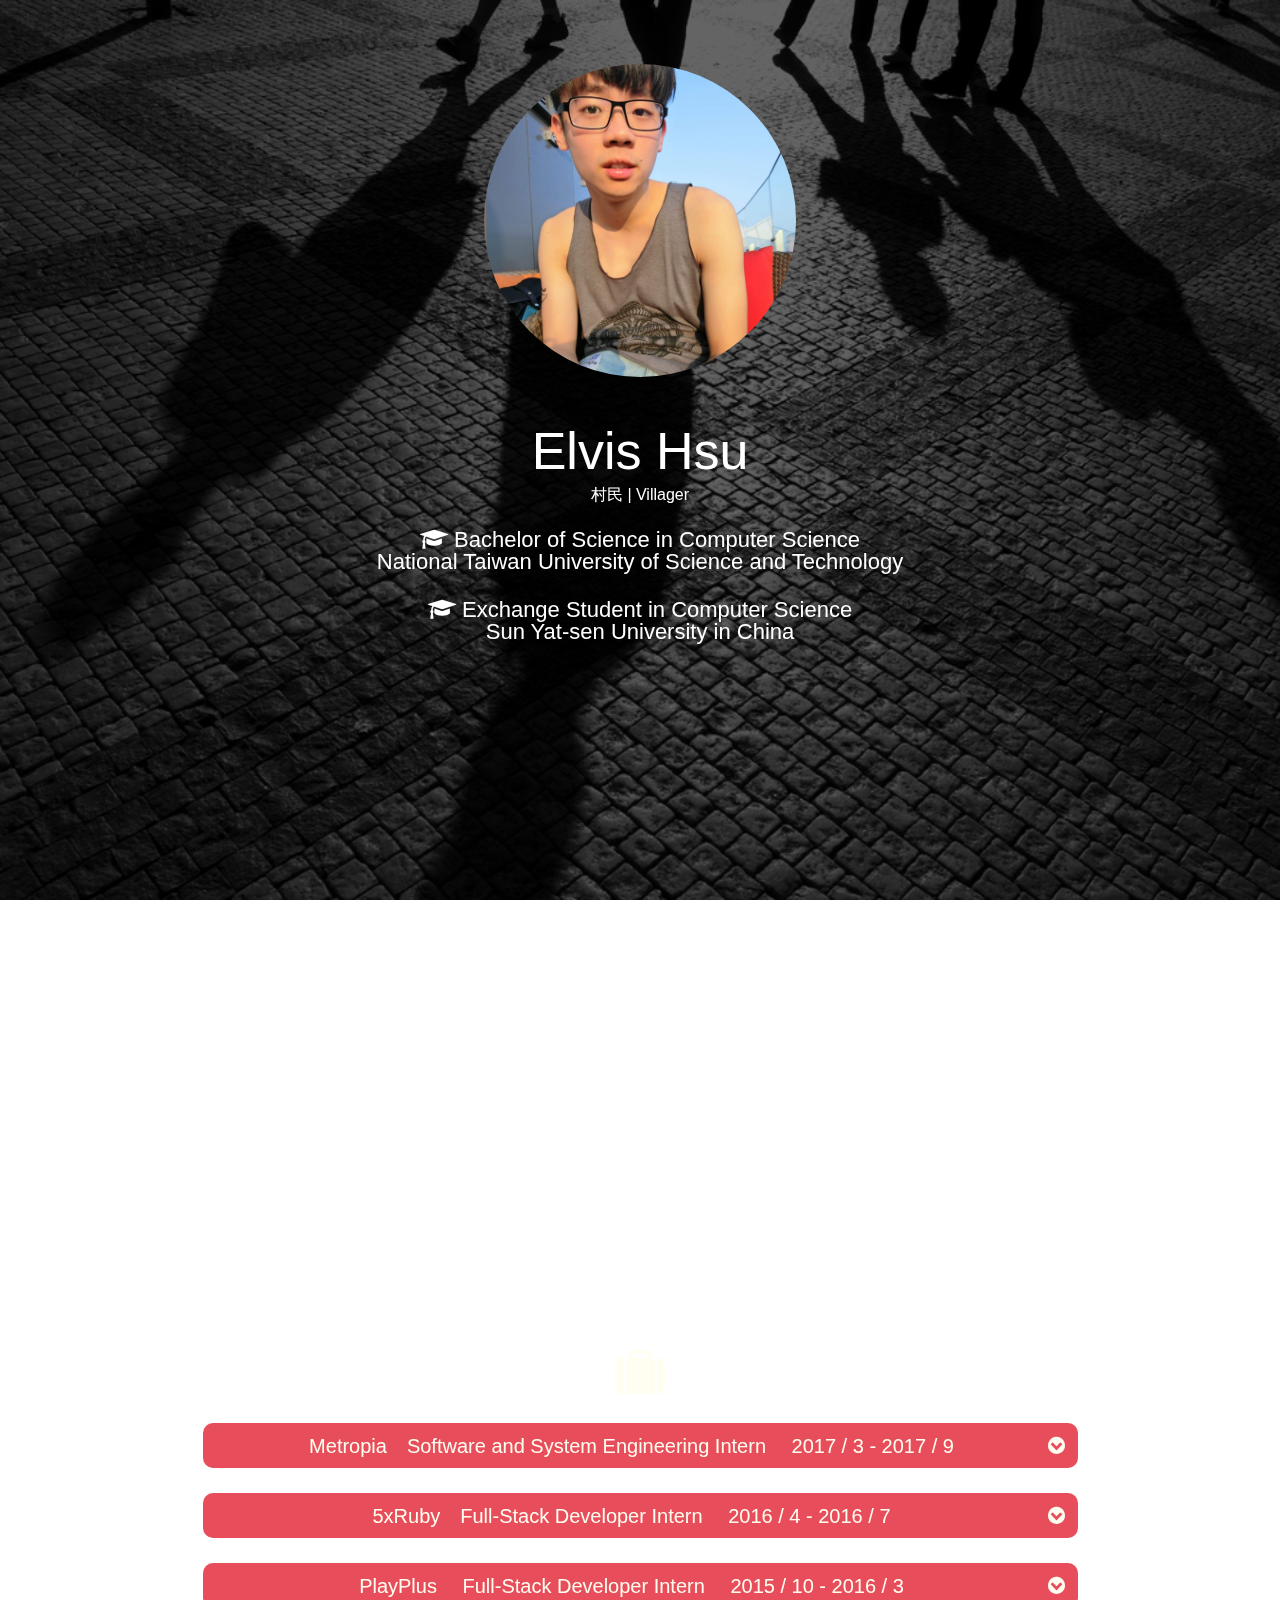
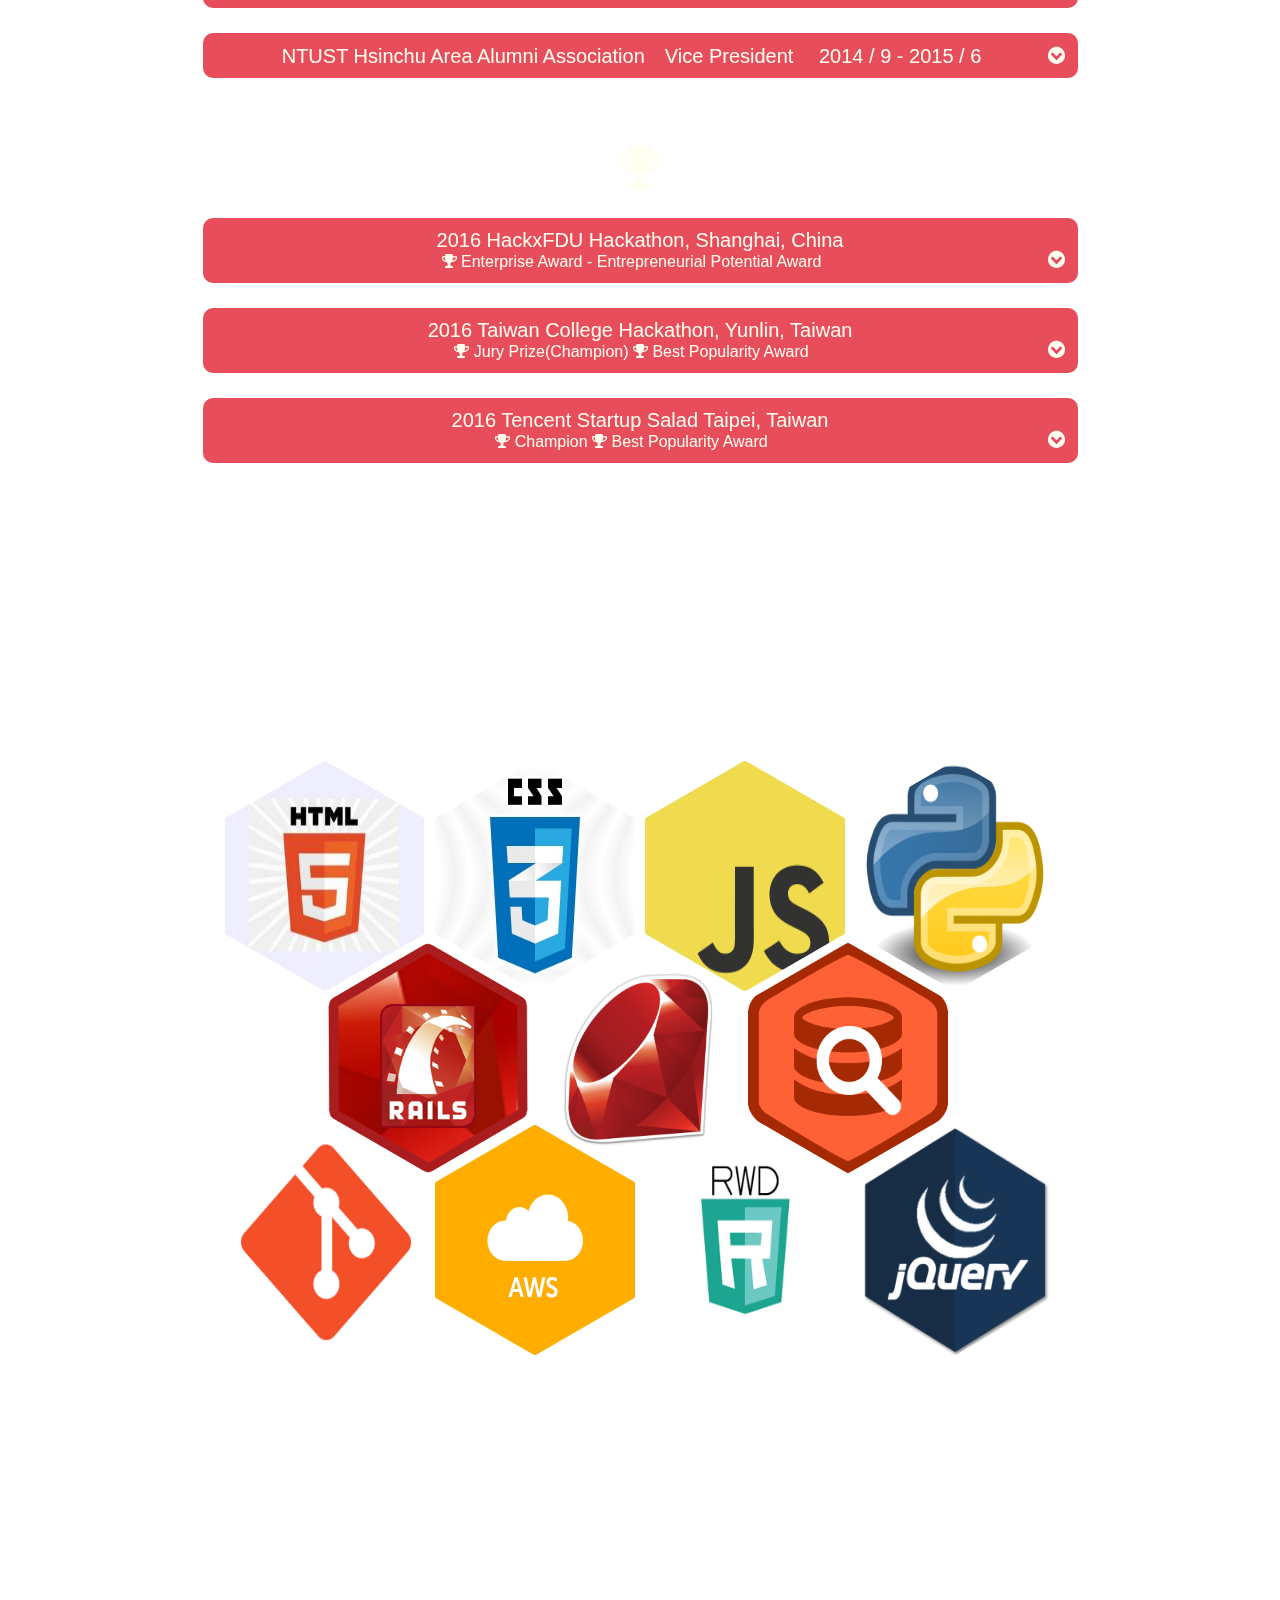
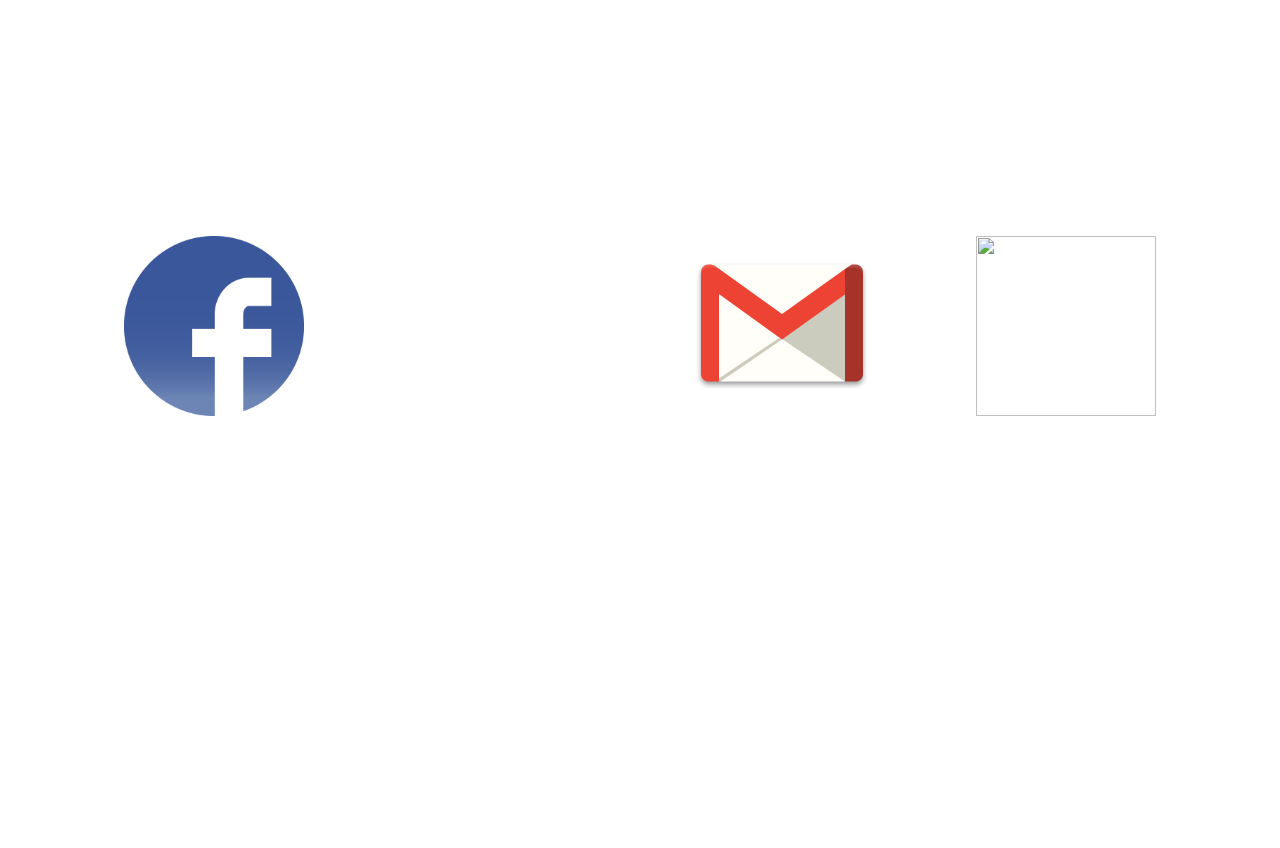
==== en.html @ 56469391 "modify word and code" ====
<!DOCTYPE html>
<html>
<head>
  <meta charset="UTF-8">
  <meta name="viewport" content="width=device-width, initial-scale=1.0">
  <title>Villager Profile Page</title>
  <link rel="stylesheet" href="https://maxcdn.bootstrapcdn.com/bootstrap/3.3.7/css/bootstrap.min.css" integrity="sha384-BVYiiSIFeK1dGmJRAkycuHAHRg32OmUcww7on3RYdg4Va+PmSTsz/K68vbdEjh4u" crossorigin="anonymous">
  <link rel="stylesheet" href="public/font-awesome/css/font-awesome.min.css">
  <link href="stylesheets/main.css" rel="stylesheet" type="text/css" />
  <link href="stylesheets/phone_main.css" rel="stylesheet" type="text/css" />
  <link href="stylesheets/hex.css" rel="stylesheet" type="text/css" />
  <script src="javascripts/jquery-3.1.1.min.js"></script>
  <script src="javascripts/main.js"></script>
  

</head>
<body>
  <div class="back_pic"></div>
  <div class="shadow"></div>
  <div class="basic_info">
    <div class="head_photo col-md-12 col-xs-12">
      <p class="photo"><img src="public/assets/images/villager_2017.jpg" class="img-circle img_size"></p>
    </div>
    <div class="infos col-md-12 col-xs-12">
      <p class="name">Elvis Hsu</p>
      <p class="nick_name">村民 | Villager</p>
      <p class="education"><i class="fa fa-graduation-cap" aria-hidden="true"></i> Bachelor of Science in Computer Science <br> National Taiwan University of Science and Technology</p>
      <p class="education"><i class="fa fa-graduation-cap" aria-hidden="true"></i> Exchange Student in Computer Science <br> Sun Yat-sen University in China</p>
    </div>
  </div>
  <div class="experiences" id="experiences">
    <div class="infos col-md-12 col-xs-12">
      <p class="exp_icon"><i class="fa fa-suitcase" aria-hidden="true"></i></p>
      <div class="exp_drop" data-drop-no="drop_11">
        <p class="exp_info en_title_word" >Metropia&emsp;Software and System Engineering Intern&emsp;<br class="br_line"> 2017 / 3 - 2017 / 9   
        <i class="fa fa-chevron-circle-down drop_icon" style="float:right;"></i>
        </p>
      </div>
      <p class="drop_info en_drop_info" id="drop_11" style="line-height: 1.4em">
      Metropia is a Startup company want to promote a new way of solving the urban traffic congestion problem, and have more than 900 daily active user in America.
      <br>
      I remotely cooperate with teams in America, we use agile development process on our product developing, therefore, I got valuable experience in running scrum.
      <br>
      <br>
      As a Software and System Engineering Intern in Metropia, I am in charge of
      <br>
      - Assist in QA/QC of our product and make more than 80% test coverage of new features
      <br>
      - Build and maintain back-end system, and provide better solutions for back-end refactor
      </p>

      <div class="exp_drop" data-drop-no="drop_1">
        <p class="exp_info en_title_word">5xRuby&emsp;Full-Stack Developer Intern&emsp;<br class="br_line"> 2016 / 4 - 2016 / 7   
        <i class="fa fa-chevron-circle-down drop_icon" style="float:right;"></i>
        </p>
      </div>
      <p class="drop_info en_drop_info" id="drop_1" style="line-height: 1.4em">
      5xRuby is a company full of Ruby lover, and organized a lot of Ruby programmer community in Taiwan. 5xRuby support case outsourcing, courses teaching, technical consulting and Ruby community holding.
      <br>
      <br>
      As a web Developer Internship in 5xRuby, I am in charge of
      <br>
      - Build both front-end and back-end of customer's product (Spottly)
      <br>
      - Remotely cooperate with customer's team in HongKong (we use Ruby and they use Go language at the same time)
      <br>
      - Provide better solution for customer's team and optimize the user experience
      </p>
      <div class="exp_drop" data-drop-no="drop_2">
        <p class="exp_info en_title_word">PlayPlus&emsp;      Full-Stack Developer Intern&emsp;<br class="br_line"> 2015 / 10 - 2016 / 3
        <i class="fa fa-chevron-circle-down drop_icon" style="float:right;"></i>
        </p>
      </div>
      <p class="drop_info en_drop_info" id="drop_2" style="line-height: 1.4em">PlayPlus is a company providing case outsourcing service, supporting for Web/APP design.
      <br>
      <br>
      As a web Developer Internship in PlayPlus, I am in charge of
      <br>
      - Analyze the users of the clients' products and design the product website from Scratch and tailored
      <br>
      - Build websites and systems for a number of companies, including front-end, back-end, third-party payment and server deployment.
      </p>
      <div class="exp_drop" data-drop-no="drop_3"> 
        <p class="exp_info en_title_word">NTUST Hsinchu Area Alumni Association&emsp;Vice President&emsp;<br class="br_line"> 2014 / 9 - 2015 / 6
        <i class="fa fa-chevron-circle-down drop_icon" style="float:right;"></i>
        </p>
      </div>
      <p class="drop_info en_drop_info" id="drop_3" style="line-height: 1.4em;">
        - Manage a team of 900 members and cooperate with ten association leaders, and is awarded as Excellent Student Association
        <br>
        - Design a merchandise pre-sell website to sell our hometown products (through data analysis of purchasing habits, we offered hot product bundles on School Anniversary and earned ten thousand NTD in one day)
      </p>
    </div>
    <div class="infos col-md-12 col-xs-12">
      <p class="exp_icon"><i class="fa fa-trophy"></i></p>
      <div class="exp_drop" data-drop-no="drop_10">
        <p class="prize_info en_title_word">2016 HackxFDU Hackathon, Shanghai, China<br><span class="prizes en_prize_word en_prize_word"><i class="fa fa-trophy" aria-hidden="true"></i> Enterprise Award - Entrepreneurial Potential Award</span>
        <i class="fa fa-chevron-circle-down drop_icon" style="float:right;"></i></p>
      </div>
      <p class="drop_info" id="drop_10" style="line-height: 1.3em">I participated Fudan University Hackathon in Shanghai in 2016, got the Enterprise Award and a chance to join innospring incubator.
      <br><br>
      We brainstorm and develop prototype in 36 hours , the product is base on LBS and combining "bury and dig stories" with social interaction.  Except the innovation model, the application of online-to-offline commerce was the main reason why we won the award.
      <br><br>
      I am responsible for the idea brainstorming, leadership team division and back-end development.
      <br><br>
      After the Hackathon, our team do many communication about business model and reconstruction with incubator.  Strategically, we decide to release our app with mini programs of WeChat, hoping to grow our initial users through the WeChat users.
      <br><br>
      Unfortunately, on December 21, 2016, Alipay's updated version release AR red envelopes game. The game is almost identical to the function of our product, facing such a big company, our team decide to give up the product and try to brainstorm other funny applications.
      <br><br>
      With this experience, I testify that my thinking direction about the market positioning of our product is pretty correct. I will continue thinking funny idea and build interesting application such like this product.
      </p>
      <div class="exp_drop" data-drop-no="drop_4">
        <p class="prize_info en_title_word">2016 Taiwan College Hackathon, Yunlin, Taiwan<br><span class="prizes en_prize_word"><i class="fa fa-trophy" aria-hidden="true"></i> Jury Prize(Champion) <i class="fa fa-trophy" aria-hidden="true"></i> Best
Popularity Award</span>
        <i class="fa fa-chevron-circle-down drop_icon" style="float:right;"></i></p>
      </div>
      <p class="drop_info" id="drop_4" style="line-height: 1.3em">
      The product combine the masses interaction with local agricultural culture elements and design an lighting rice(projection mapping) which allowed people to bend over and make a wish to the dark rice and then the rice will be lightened up and show their wishes.
      <br><br>
      I am responsible for the idea brainstorming, Webpage front-end design and back-end development.
      <br><br>
      The product was built completed, and as the Hackathon topic "Taiwan Lantern Festival in Yunlin", Yunlin County government gave us champion and contestants gave us Best popular award. But the product finally was not demonstrated on the Lantern Festival.
      </p>
      <div class="exp_drop" data-drop-no="drop_5">
        <p class="prize_info en_title_word">2016 Tencent Startup Salad Taipei, Taiwan<br><span class="prizes en_prize_word"><i class="fa fa-trophy" aria-hidden="true"></i> Champion  <i class="fa fa-trophy" aria-hidden="true"></i> Best Popularity Award</span>
        <i class="fa fa-chevron-circle-down drop_icon" style="float:right;"></i>
        </p>
      </div>
      <p class="drop_info" id="drop_5" style="line-height: 1.3em">
      We guys love jogging very much, therefore, we invent and design an interesting model to increase the fun of jogging and gaining the favor of judges and contestants. 
      <br><br>
      We brainstorm many interesting ideas and challenge ourself to check if the product has marketing demand or not, whether the idea could really be implemented. Finally, we develop a sports social app called SuperRunner in 52 hours.
      <br><br>
      I am responsible for the idea brainstorming, proposal writing and back-end development.
      <br><br>
      The product was almost completed during the hackathon.
      Unfortunately, after a number of iterations of our product, and many discussions with the entrepreneurial instructors, no profit cause we decide to give up the project.
      </p>
    </div>
  </div>
  <div class="skill_tree" id="skills">
    <div class="infos col-md-12 col-xs-12">
      <p class="skill_icon"><i class="fa fa-tree" aria-hidden="true"></i> Skill Tree</p>
      <div class="box">        
        <div class="lineF">            
          <div class="boxF">
            <div class="boxS">
              <div class="boxT" style="background-image: url('stylesheets/images/html.jpg');  background-repeat: no-repeat;
                background-size: 100% 100%;">
                <div class="overlay">  
                  <a href="#skills">HTML</a>
                </div>                    
              </div>                
            </div>            
          </div>            
          <div class="boxF">
            <div class="boxS">
              <div class="boxT" style="background-image: url('stylesheets/images/css_icon.jpg');  background-repeat: no-repeat;
                background-size: 100% 100%;">
                <div class="overlay three_word">
                  <a href="#skills">CSS</a>
                </div>                    
              </div>                
            </div>            
          </div>            
          <div class="boxF">
            <div class="boxS">
              <div class="boxT" style="background-image: url('stylesheets/images/js.png');  background-repeat: no-repeat;
                background-size: 100% 100%;"><div class="overlay js">
                  <a href="#skills">Javascript</a>
                </div>                    
              </div>                
            </div>            
          </div>
          <div class="boxF">
            <div class="boxS">
              <div class="boxT" style="background-image: url('stylesheets/images/python.jpg');  background-repeat: no-repeat;
                background-size: 100% 100%;">
                <div class="overlay three_word">
                  <a href="#skills">Python</a>
                </div>                    
              </div>                  
          </div>        
        </div>         
        <div class="lineS">            
          <div class="boxF">
            <div class="boxS">
              <div class="boxT" style="background-image: url('stylesheets/images/rails.png');  background-repeat: no-repeat;
                background-size: 100% 100%;">
                <div class="overlay">
                  <a href="#skills">Rails</a>    
                </div>                    
              </div>                
            </div>            
          </div>            
          <div class="boxF">
            <div class="boxS">
              <div class="boxT" style="background-image: url('stylesheets/images/ruby.png');  background-repeat: no-repeat;
                background-size: 95% 95%;"><div class="overlay">
                  <a href="#skills">Ruby</a>  
                </div>                    
              </div>                
            </div>            
          </div> 
          <div class="boxF">
            <div class="boxS">
              <div class="boxT" style="background-image: url('stylesheets/images/sql.png');  background-repeat: no-repeat;
                background-size: 100% 100%;">
                <div class="overlay three_word">
                  <a href="#skills">SQL</a>  
                </div>                    
              </div>                
            </div>            
          </div>        
        </div> 
        <div class="lineQ">            
          <div class="boxF">
            <div class="boxS">
              <div class="boxT" style="background-image: url('stylesheets/images/git.png');  background-repeat: no-repeat;
                background-size: 100% 100%;">
                <div class="overlay git">  
                  <a href="#skills">Git</a>
                </div>                    
              </div>                
            </div>            
          </div>            
          <div class="boxF">
            <div class="boxS">
              <div class="boxT" style="background-image: url('stylesheets/images/aws.png');  background-repeat: no-repeat;
                background-size: 100% 100%;">
                <div class="overlay last_line">
                  <a href="#skills">AWS</a>
                </div>                    
              </div>                
            </div>            
          </div>            
          <div class="boxF">
            <div class="boxS">
              <div class="boxT" style="background-image: url('stylesheets/images/rwd.jpg');  background-repeat: no-repeat;
                background-size: 100% 100%;">
                <div class="overlay last_line">
                  <a href="#skills">RWD</a>
                </div>                    
              </div>                
            </div>            
          </div>
          <div class="boxF">
            <div class="boxS">
              <div class="boxT" style="background-image: url('stylesheets/images/jquery.png');  background-repeat: no-repeat;
                  background-size: 100% 100%;">
                  <div class="overlay">
                    <a href="#skills">jQuery</a>
                  </div>                    
                </div>                
              </div>            
            </div>            
          </div>        
        </div>    
      </div>
    </div>
  </div>
  <!-- <div class="experiences">
    <div class="infos col-md-12 col-xs-12">
      <p class="collect_icon"><i class="fa fa-flag" aria-hidden="true"></i>  作品集
      </p>
      <div class="exp_drop" data-drop-no="drop_6">
        <p class="exp_info">蓋米guide
          <i class="fa fa-chevron-circle-down drop_icon" style="float:right;"></i>
        </p>
      </div>
      <p class="drop_info" id="drop_6">實習期間參與共同開發之案子，採用rails開發，負責權限區分、站內搜尋、付款、及商品上架功能等功能開發
          <br>
          <br>
          <a href="http://www.guidemee.com/zh-TW" target="_blank" style="text-align: center;display: block;">
            <img src="public/assets/images/links.png" alt="" width="22px">
          </a>
      </p>
      <div class="exp_drop" data-drop-no="drop_7">
        <p class="exp_info">聚點堂
          <i class="fa fa-chevron-circle-down drop_icon" style="float:right;"></i>
        </p>
      </div>
      <p class="drop_info" id="drop_7">實習期間參與共同開發之案子，負責金流串接部份
          <br>
          <br> 
          <a href="http://www.ciideas.com/" target="_blank" style="text-align: center;display: block;"> <img src="public/assets/images/links.png" alt="" width="22px">
          </a>
      </p>
      <div class="exp_drop" data-drop-no="drop_8">
        <p class="exp_info">植物工廠
        <i class="fa fa-chevron-circle-down drop_icon" style="float:right;"></i>
        </p>
      </div>
      <p class="drop_info" id="drop_8">實習期間獨立開發之案子，除前台切版還包含後台管理系統，看得到的都能自己修改，採用rails開發
          <br>
          <br> 
          <a href="http://www.fairhoster.com.tw/" target="_blank" style="text-align: center;display: block;"><img src="public/assets/images/links.png" alt="" width="22px"></a>
      </p>
      <div class="exp_drop" data-drop-no="drop_9">
        <p class="exp_info">台科竹塹週
        <i class="fa fa-chevron-circle-down drop_icon" style="float:right;"></i>
        </p>
      </div>
      <p class="drop_info" id="drop_9">社團於每年校慶皆有家鄉美食販售的活動，為求創新而建立的預購網站，也是我第一個親手建立的網站，採用rails開發，介面陽春但含有購物車功能
          <br>
          <br> 
          <a href="http://bamboo.villager.website/" target="_blank" style="text-align: center;display: block;"><img src="public/assets/images/links.png" alt="" width="22px"></a>
      </p>
    </div>
  </div> -->
  <div class="social">
    <div class="infos col-md-12 col-xs-12">
    <div class="social_icon">
      <a target="_blank" href="https://www.facebook.com/profile.php?id=100002349957840"><img src="stylesheets/images/facebook.png" class="social_icon_size"></a>
      <a target="_blank" href="https://github.com/elvis460"><img src="stylesheets/images/github.png" class="social_icon_size git_icon"></a>
      <a href="mailto:elvis4600@gmail.com"><img src="stylesheets/images/gmail.png" class="social_icon_size"></a>
      <a target="_blank" href="Resume_en.pdf"><img src="http://www.lifeatwefightanyclaim.com/images/headers/wfac-life-careers-cv-icon.png" class="social_icon_size"></a>
    </div>
    </div>
  </div>
</body>
</html>
---- stylesheets/main.css ----
@import url(https://fonts.googleapis.com/earlyaccess/notosanstc.css);


html, body{
	line-height: 1;
	min-height:100%;
	font-family: 'Noto Sans TC', sans-serif;

}

body{
	/*background-image: url('images/shadow.jpg');
	background-repeat: no-repeat;
	background-size: 100% 100%;*/
}
.lang-select{
	width: 100%;
	margin-top: 36vh;
}
.lang-btn{
	width: 70%;
	padding: 3%;
	border-radius: 0.5em;
	margin: auto;
	margin-top: 2%;
	text-align: center;
	font-size: 28px;
	background-color: rgb(232, 77, 91);
	color: rgb(255, 254, 240);
	transition: 0.8s;
	position: relative;
}
.lang-btn:hover{
	top:6px;
	box-shadow: 0px 1px 5px  rgba(0,0,0,.3);
}
.back_pic{
	background-image: url('images/shadow.jpg');
	background-repeat: no-repeat;
	background-size: 100% 100%;
	position: fixed;
	z-index:-5;
	top:0;
	left:0;
	width:100%;
	height:100%;
}
.shadow{
	background-color: rgba(0, 0, 0, 0.6);
	position: fixed;
	z-index:-4;
	top:0;
	left:0;
	width:100%;
	height:100%;
}
.basic_info{
	height: 100vh;
}
.head_photo{
	margin-top: 5%;
}
.photo{
	text-align: center;
}
.img_size{
	width: 25%;
	height: 25%;
}
.infos{
	margin-top: 3%;
}
.name{
	font-size: 52px;
	text-align: center;
	color: #fff;
}
.nick_name{
	font-size: 16px;
	text-align: center;
	color: #fff;
}
.education{
	margin-top: 2%;
	font-size: 22px;
	text-align: center;
	color: #fff;
}

.experiences{
	height: 100vh;
	margin-top: 30%;
}
.exp_icon{
	margin-top: 2%;
	color: rgb(255, 254, 240);
	text-align: center;
	font-size: 50px;
}
.exp_info{
	width: 70%;
	padding: 1%;
	border-radius: 0.5em;
	margin: auto;
	margin-top: 2%;
	text-align: center;
	font-size: 24px;
	background-color: rgb(232, 77, 91);
	color: rgb(255, 254, 240);
}
.br_line{
	display: none;
}
.drop_info{
	display: none;
	border-radius: 0 0 0.3em 0.3em;
	width: 68%;
	padding:26px 56px;
	margin: auto;
	word-wrap: break-word;
	background-color: #FFFCEC;
}
.prize_info{
	width: 70%;
	padding: 1%;
	border-radius: 0.5em;
	margin: auto;
	margin-top: 2%;
	text-align: center;
	font-size: 24px;
	background-color: rgb(232, 77, 91);
	color: rgb(255, 254, 240);
}
.prizes{
	font-size: 19px;
}
.skill_tree{
	height: 100vh;
	margin-top: 5%;
}
.skill_icon{
	text-align: center;
	color:white;
	font-size: 36px;
}
.collections{
	height: 100vh;
}
.collect_icon{
	text-align: center;
	font-size: 36px;
	color: #fff;
}
.social{
	height: 100vh;
}
.social_icon{
	margin-top: 20%;
	text-align: center;
}
.social_icon_size{
	width:180px;
	height:180px
}
.social_icon a{
	margin: 4%;
	transition: 0.4;
	position: relative;
	top:0;
}
.social_icon a:hover{
	top:-20px;
}
.en_title_word{
	font-size: 20px;
}
.en_drop_info{
	padding:26px 56px
}
.en_prize_word{
	font-size: 16px;
	word-wrap: break-word;

}
---- stylesheets/phone_main.css ----
@media screen and (max-width: 768px) {
	.basic_info{
		margin-top: 25%;
		height: 100vh;
	}
	.img_size{
		width: 45%;
		height: 45%;
	}

	.name{
		margin-top: 3%;
		font-size: 36px;
		text-align: center;
		color: #fff;
	}
	.nick_name{
		font-size: 10px;
		text-align: center;
		color: #fff;
	}
	.education{
		margin-top: 2%;
		font-size: 16px;
		text-align: center;
		color: #fff;
	}
	.experiences{
		margin-top: 20%;
	}
	.exp_icon{
		font-size: 35px;
	}
	.exp_info{
		width: 90%;
		word-wrap: break-word;
		padding: 2%;
		border-radius: 0.5em;
		margin: auto;
		margin-top: 2%;
		text-align: center;
		font-size: 18px;
		background-color: rgb(232, 77, 91);
		color: rgb(255, 254, 240);
	}
	.br_line{
		display: block;
	}
	.drop_icon{
		font-size: 6px;
	}
	.drop_info{
		display: none;
		border-radius: 0 0 0.3em 0.3em;
		width: 80%;
		padding: 3%;
		margin: auto;
		word-wrap: break-word;
		background-color: #FFFCEC;
	}
	.prize_info{
		width: 90%;
		word-wrap: break-word;
		padding: 2%;
		border-radius: 0.5em;
		margin: auto;
		margin-top: 2%;
		text-align: center;
		font-size: 18px;
		background-color: rgb(232, 77, 91);
		color: rgb(255, 254, 240);
	}
	.prizes{
		font-size: 14px;
	}
	.social_icon{
		margin-top: 20%;
		text-align: center;
	}
	.git_icon{
		margin-top: 5%;
	}
	.social_icon_size{
		width:60%;
		height:60%;
	}
	.social_icon a{
		margin: 4%;
		transition: 0.4;
		position: relative;
		top:0;
	}
	.social_icon a:hover{
		top:-20px;
	}
}
---- stylesheets/hex.css ----
.clear {            
    clear: both;        
  }               
  .box {  
    position: relative;            
    width: 850px;            
		margin:auto;  
    margin-top: 3%;
  }        
  .lineF, .lineS , .lineQ  {            
    position: absolute;            
    visibility: hidden;
  }        
  .lineS {            
    top: 182px;            
    left: 12.3%;        
  }  
  .lineQ{
  	top: 364px;            
  }    
  .boxF, .boxS, .boxT, .overlay  {            
    width: 200px;            
    height: 230px;            
    overflow: hidden;        
  }        
  .boxF, .boxS   {            
    visibility: hidden;        
  }        
  .boxF {            
    transform: rotate(120deg);            
    float: left;            
    margin-left: 10px;            
    -ms-transform: rotate(120deg);           
    -moz-transform: rotate(120deg);            
    -webkit-transform: rotate(120deg);        
  }        
  .boxS  {            
    transform: rotate(-60deg);            
    -ms-transform: rotate(-60deg);            
    -moz-transform: rotate(-60deg);            
    -webkit-transform: rotate(-60deg);        
  }        
  .boxT  {            
    transform: rotate(-60deg);            
    background: no-repeat 50% center;            
    background-size: 125% auto;            
    -ms-transform: rotate(-60deg);            
    -moz-transform: rotate(-60deg);            
    -webkit-transform: rotate(-60deg);            
    visibility: visible;        
  }        
  .overlay  {            
    transition: all 250ms ease-in-out 0s;            
    display: none;            
    position: relative;        
  }        
  .overlay:hover  {            
    background-color: rgba(0,0,0,0.7);       
  }        
  .boxT:hover .overlay   {            
    display: block;        
  }        
  .overlay a   {            
    display: inline-block;            
    position: absolute;
    left: 40%;            
    top: 50%;                       
    margin: -16px 0 0 -16px;            
    /*border-radius: 3px;            
    background-color: #d3b850;   */         
    text-align: center;            
    line-height: 32px;            
    width: 32px;            
    height: 32px;            
    text-decoration: none;            
    font-size: 22px;            
    font-weight: bolder;  
    color: #fff;      
  }
  .three_word a{
    left: 45%;            
    top: 50%; 
  } 
  .js a{
    left: 30%;            
    top: 50%; 
  }  
  .git a{
    left: 52%;            
    top: 50%;
  }
  .last_line a{
    left: 43%;            
    top: 50%; 
  }
@media screen and (max-width: 768px) {
	.box {  
	 	position: relative;            
	  width: 85%;            
		margin:auto; 
    margin-top: 15%; 
	} 
	.boxF, .boxS, .boxT, .overlay  {            
	  width: 60px;            
	  height: 70px;            
	  overflow: hidden;        
	} 
	.lineS {            
    top: 60px;            
    left: 40px;        
  }  
  .lineQ{
  	top: 120px;            
  }  
 }

 @media screen and (max-width: 330px) {
  .box {  
    position: relative;            
    width: 85%;            
    margin:auto;
    margin-top: 15%;  
  } 
  .boxF, .boxS, .boxT, .overlay  {            
    width: 50px;            
    height: 60px;            
    overflow: hidden;        
  } 
  .lineS {            
    top: 50px;            
    left: 30px;        
  }  
  .lineQ{
    top: 100px;            
  }  
 }
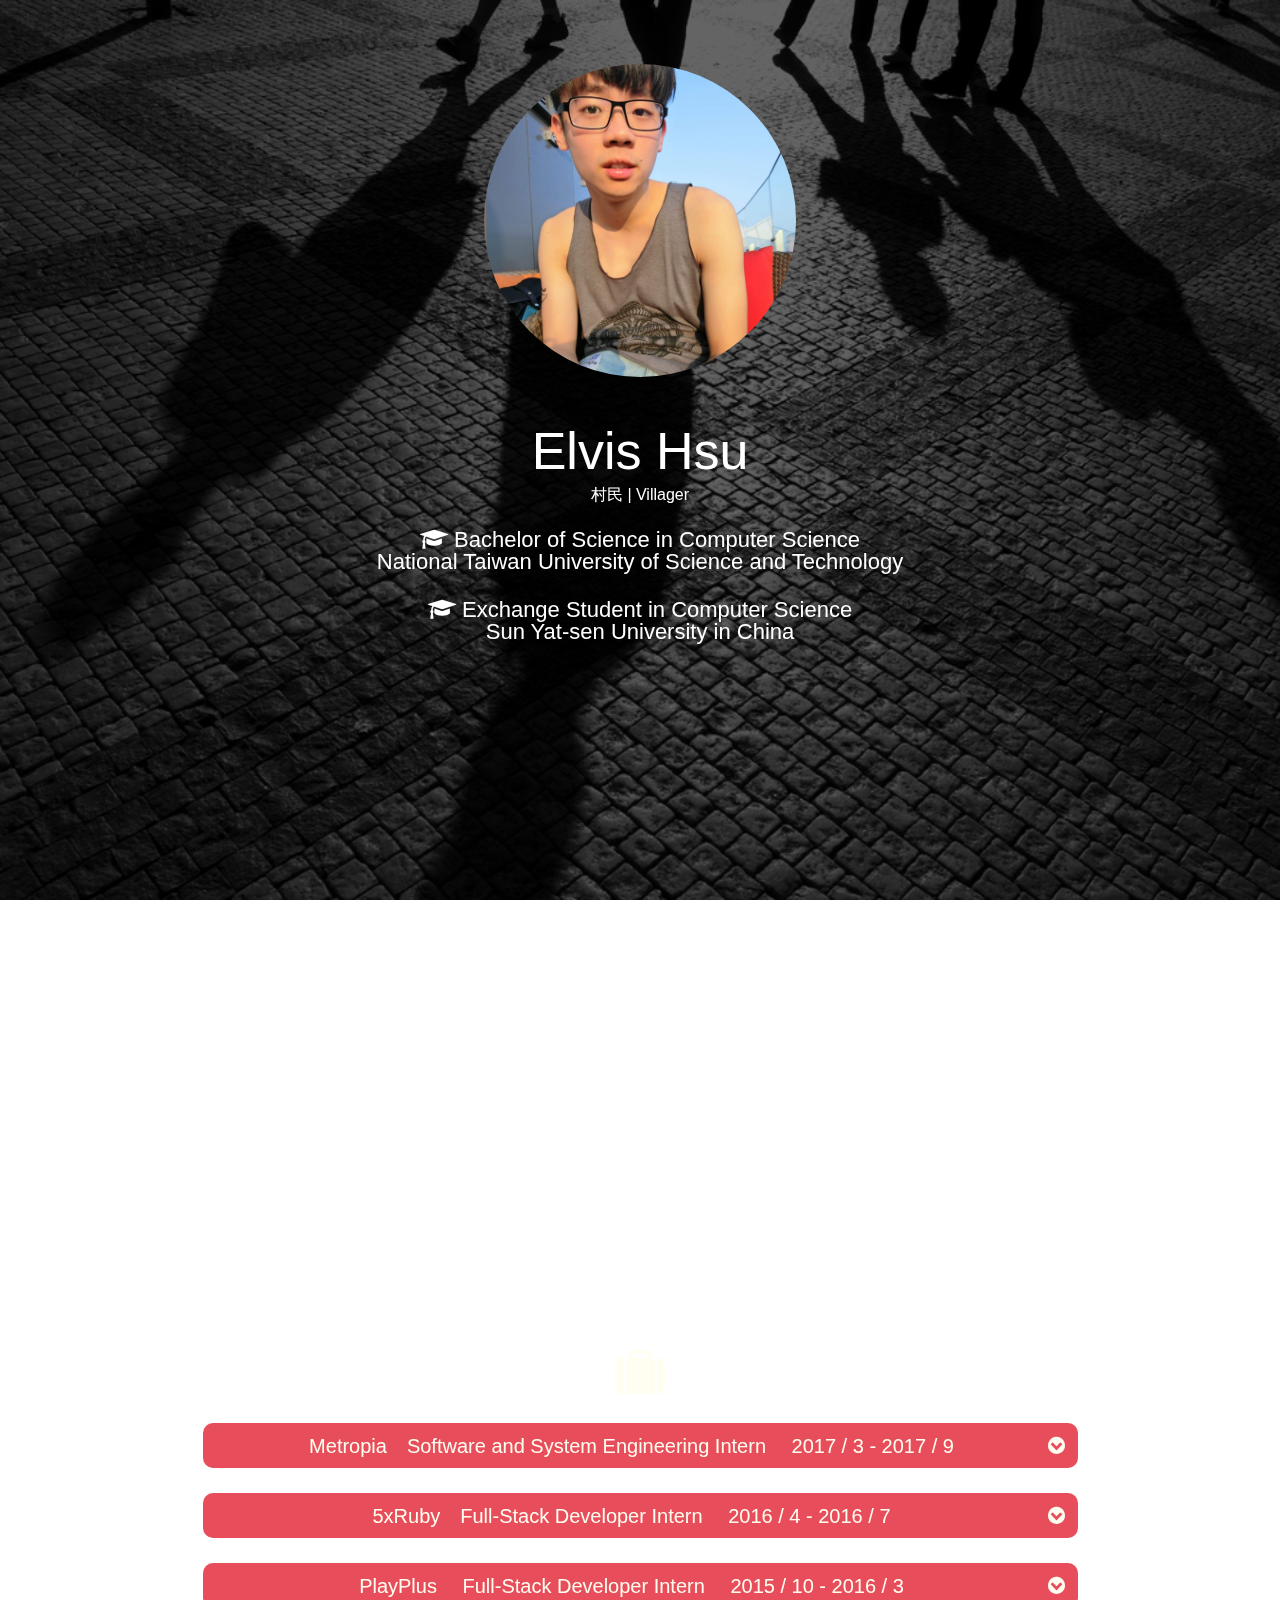
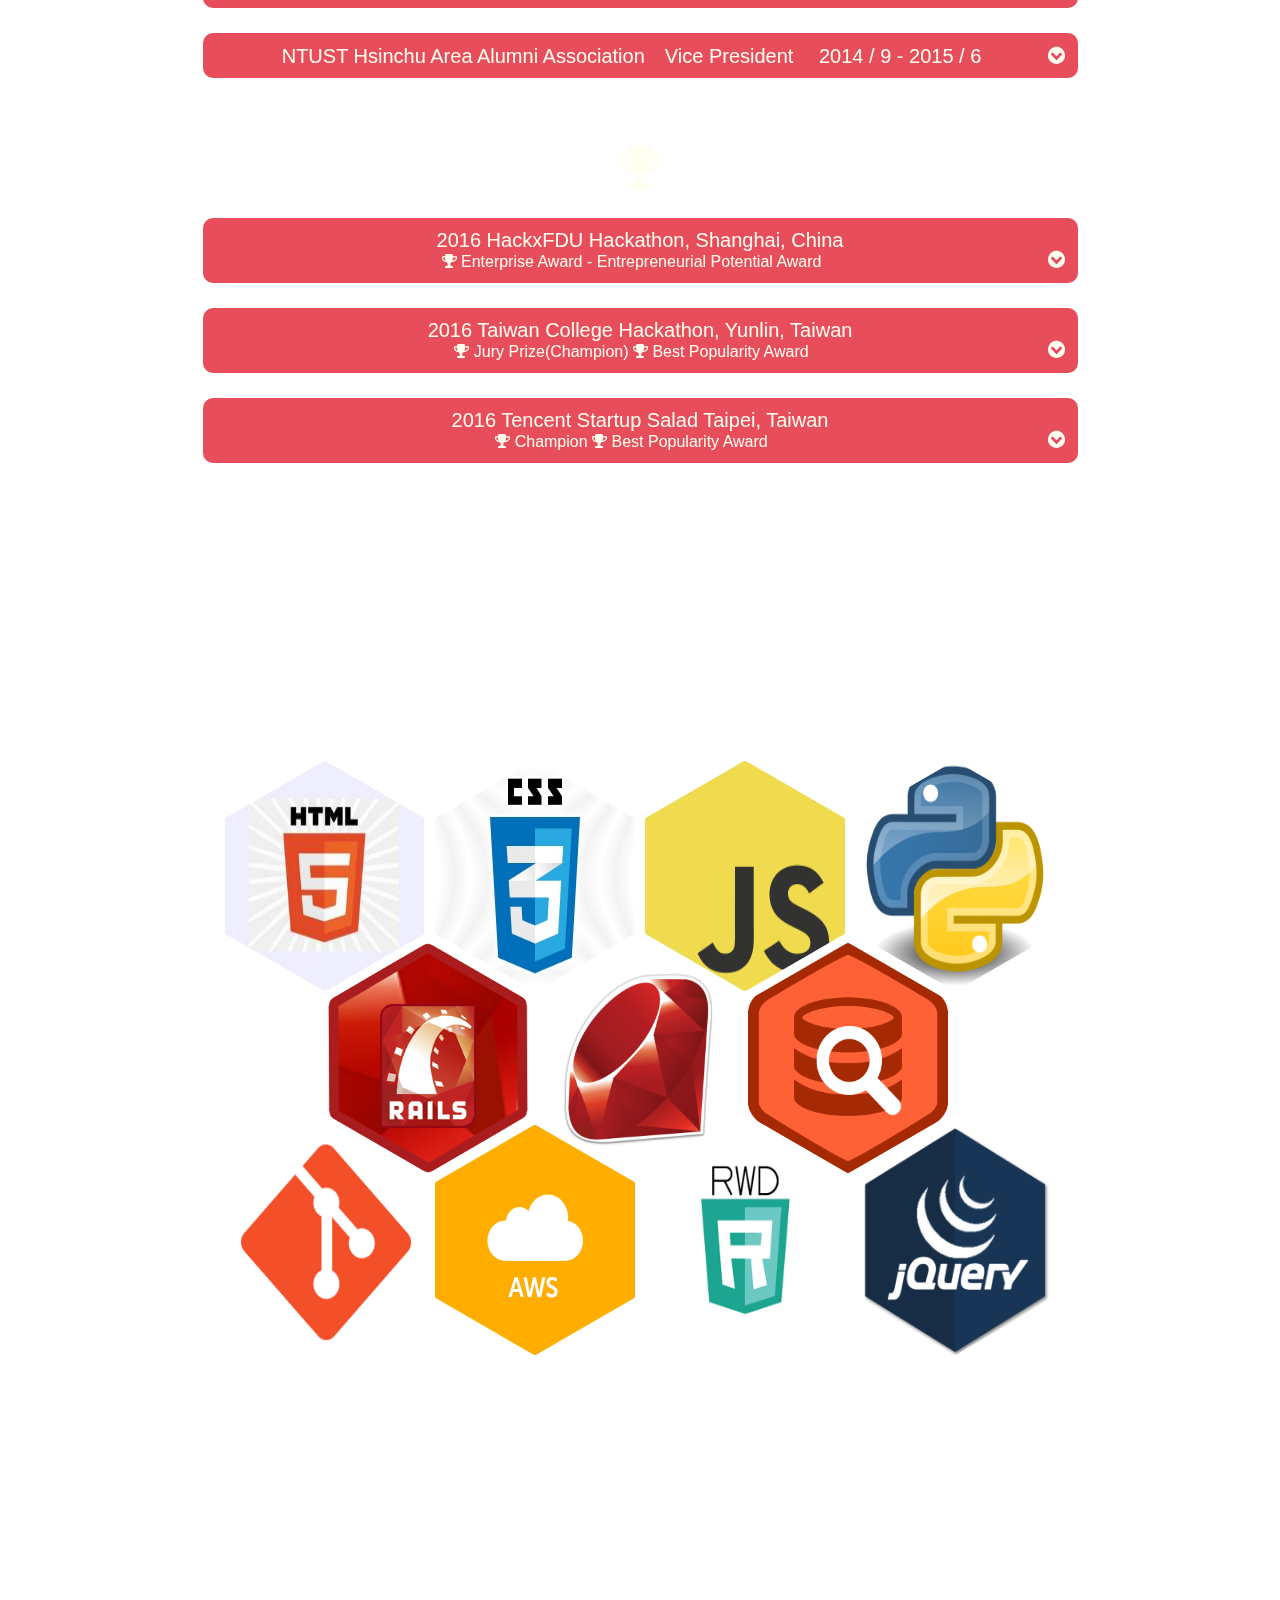
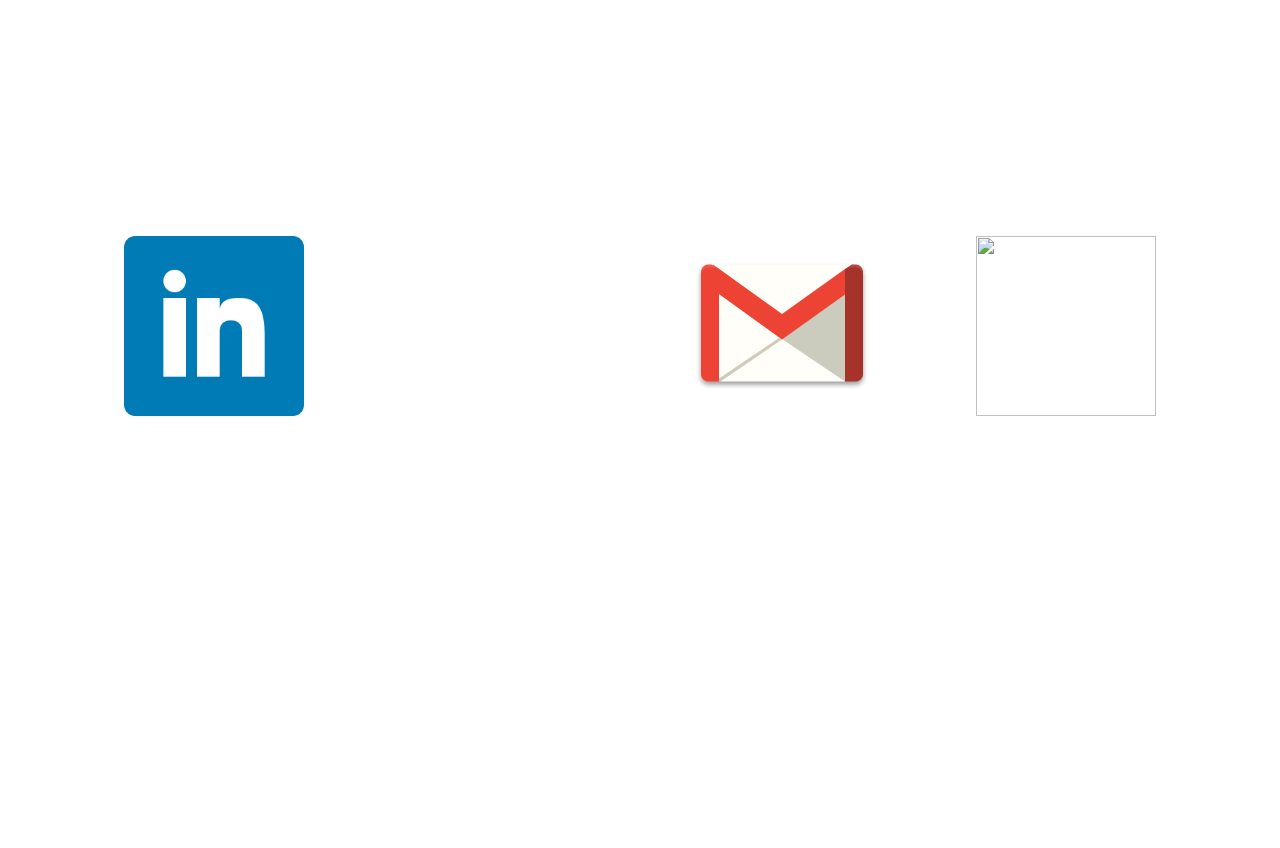
==== commit cd38b169: "update resume and my page" ====
--- a/en.html
+++ b/en.html
@@ -311,7 +311,7 @@
   <div class="social">
     <div class="infos col-md-12 col-xs-12">
     <div class="social_icon">
-      <a target="_blank" href="https://www.facebook.com/profile.php?id=100002349957840"><img src="stylesheets/images/facebook.png" class="social_icon_size"></a>
+      <a target="_blank" href="https://www.linkedin.com/in/elvis-hsu/"><img src="stylesheets/images/linkedin.png" class="social_icon_size"></a>
       <a target="_blank" href="https://github.com/elvis460"><img src="stylesheets/images/github.png" class="social_icon_size git_icon"></a>
       <a href="mailto:elvis4600@gmail.com"><img src="stylesheets/images/gmail.png" class="social_icon_size"></a>
       <a target="_blank" href="Resume_en.pdf"><img src="http://www.lifeatwefightanyclaim.com/images/headers/wfac-life-careers-cv-icon.png" class="social_icon_size"></a>
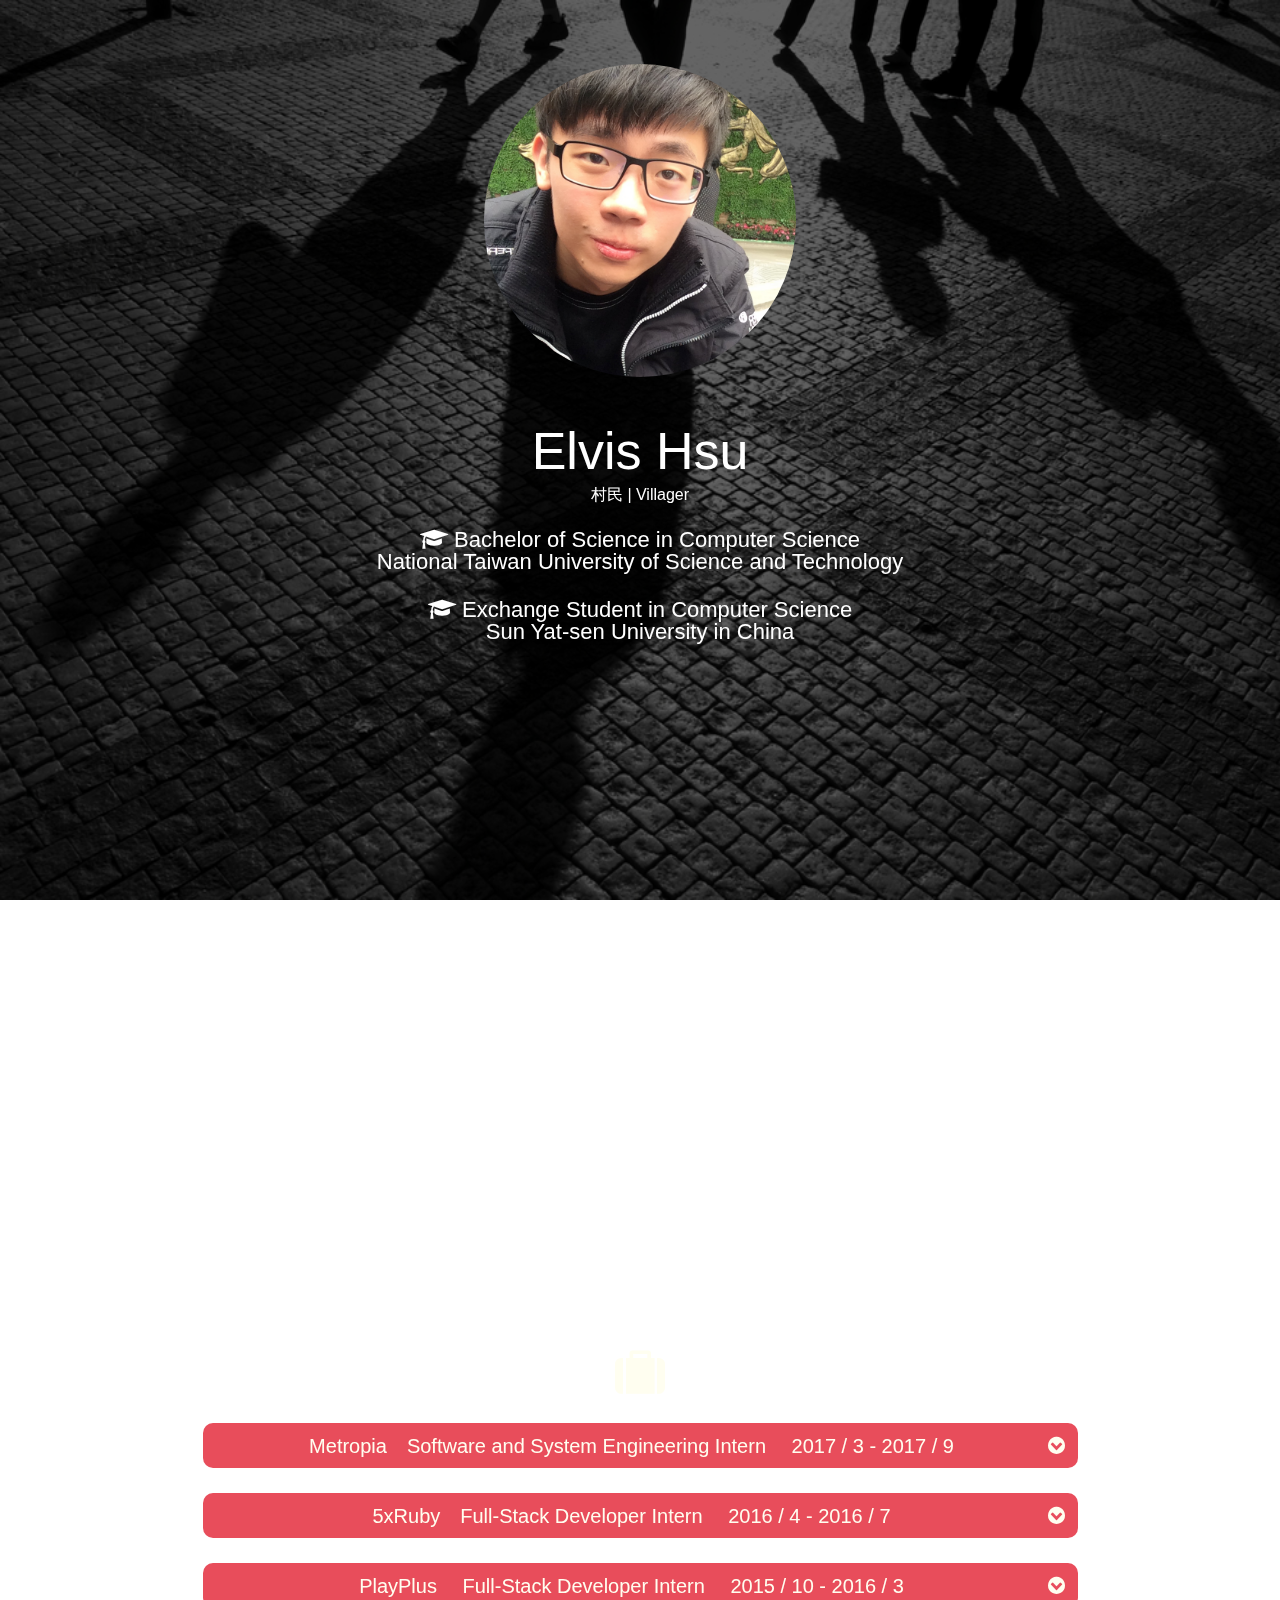
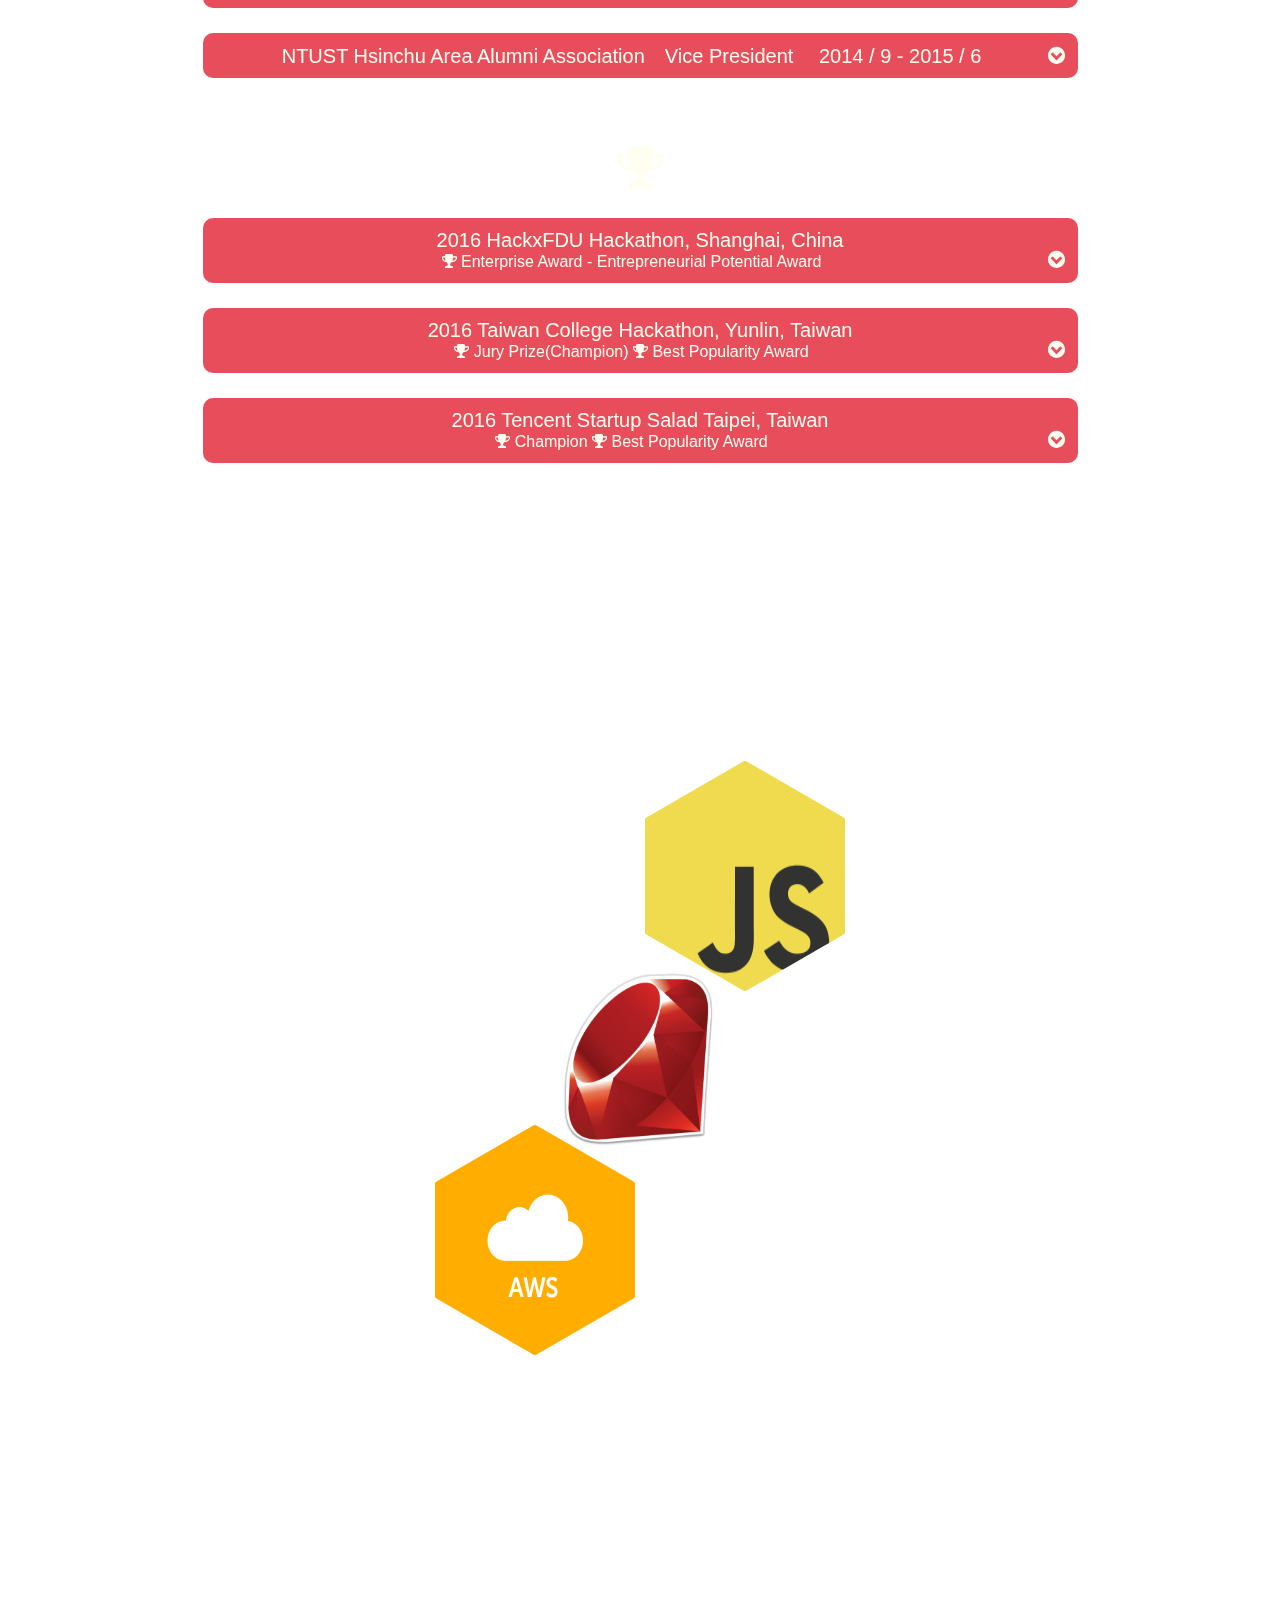
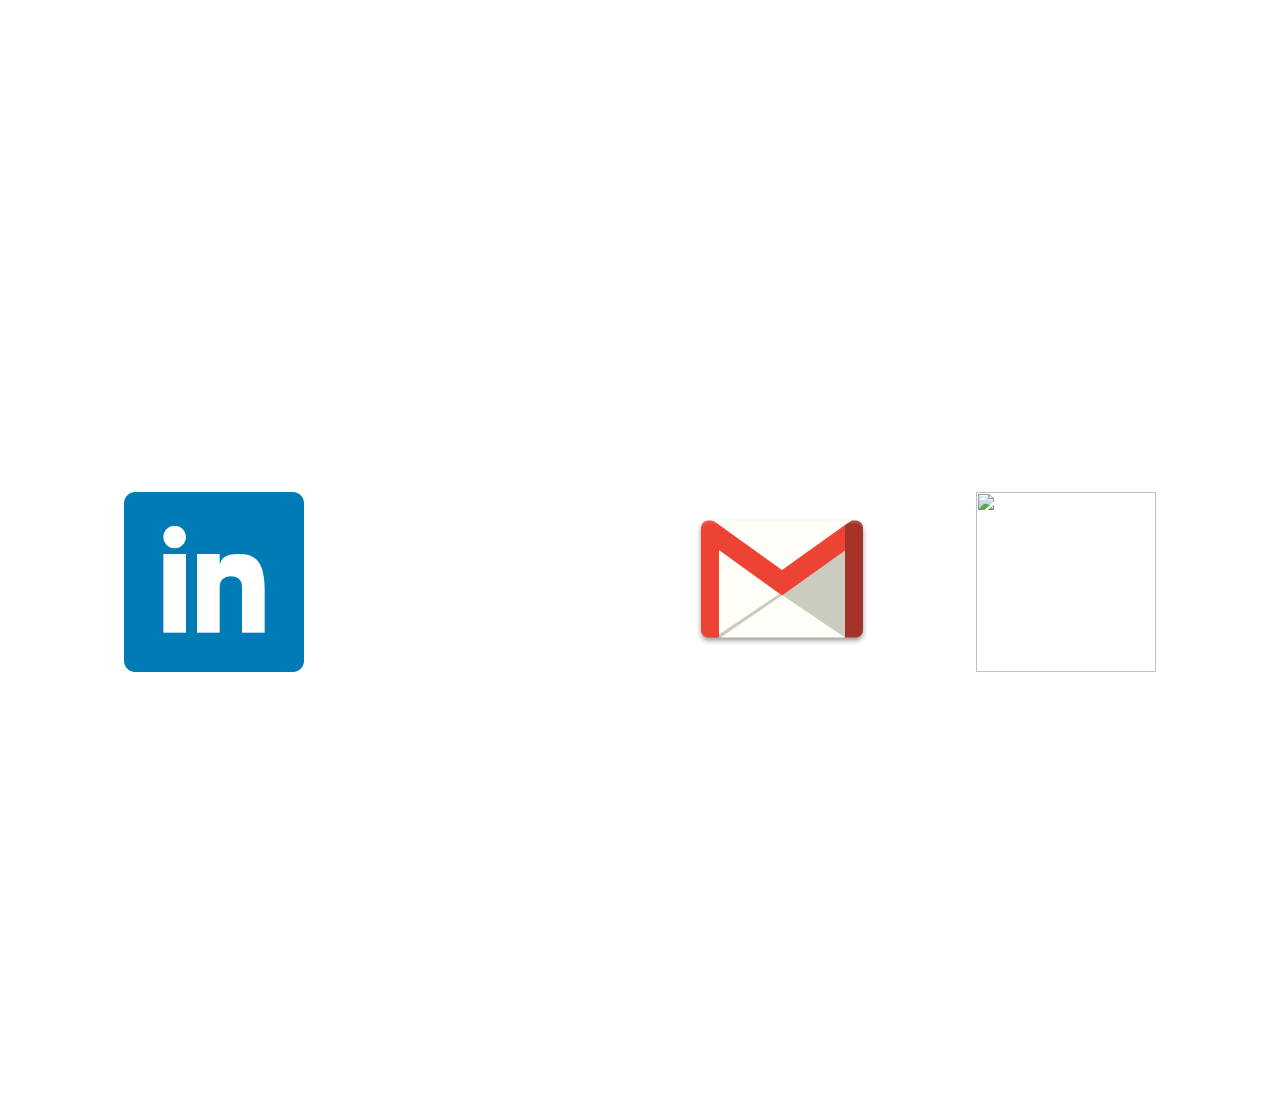
==== commit 293270a6: "Update(Skilltree): update skill tree and some image url" ====
--- a/en.html
+++ b/en.html
@@ -19,7 +19,7 @@
   <div class="shadow"></div>
   <div class="basic_info">
     <div class="head_photo col-md-12 col-xs-12">
-      <p class="photo"><img src="public/assets/images/villager_2017.jpg" class="img-circle img_size"></p>
+      <p class="photo"><img src="public/assets/images/elvis.PNG" class="img-circle img_size"></p>
     </div>
     <div class="infos col-md-12 col-xs-12">
       <p class="name">Elvis Hsu</p>
@@ -145,8 +145,8 @@
         <div class="lineF">            
           <div class="boxF">
             <div class="boxS">
-              <div class="boxT" style="background-image: url('stylesheets/images/html.jpg');  background-repeat: no-repeat;
-                background-size: 100% 100%;">
+              <div class="boxT" style="background-image: url('https://www.webreflection.co.uk/img/html5.svg');  background-repeat: no-repeat;
+                background-size: 80% 85%;">
                 <div class="overlay">  
                   <a href="#skills">HTML</a>
                 </div>                    
@@ -155,18 +155,19 @@
           </div>            
           <div class="boxF">
             <div class="boxS">
-              <div class="boxT" style="background-image: url('stylesheets/images/css_icon.jpg');  background-repeat: no-repeat;
-                background-size: 100% 100%;">
-                <div class="overlay three_word">
+              <div class="boxT" style="background-image: url('https://io13-high-dpi.appspot.com/images/CSS3_Logo.svg');  background-repeat: no-repeat;
+                background-size: 70% 80%;">
+                <div class="overlay short-len-skill">
                   <a href="#skills">CSS</a>
-                </div>                    
-              </div>                
-            </div>            
+                </div>          
+              </div>              
+            </div>          
           </div>            
           <div class="boxF">
             <div class="boxS">
               <div class="boxT" style="background-image: url('stylesheets/images/js.png');  background-repeat: no-repeat;
-                background-size: 100% 100%;"><div class="overlay js">
+                background-size: 100% 100%;">
+                <div class="overlay js">
                   <a href="#skills">Javascript</a>
                 </div>                    
               </div>                
@@ -174,10 +175,10 @@
           </div>
           <div class="boxF">
             <div class="boxS">
-              <div class="boxT" style="background-image: url('stylesheets/images/python.jpg');  background-repeat: no-repeat;
-                background-size: 100% 100%;">
-                <div class="overlay three_word">
-                  <a href="#skills">Python</a>
+              <div class="boxT" style="background-image: url('https://upload.wikimedia.org/wikipedia/commons/thumb/3/3f/Git_icon.svg/2000px-Git_icon.svg.png');  background-repeat: no-repeat;
+                background-size: 90% 80%;">
+                <div class="overlay short-len-skill">
+                  <a href="#skills">Git</a>
                 </div>                    
               </div>                  
           </div>        
@@ -185,18 +186,19 @@
         <div class="lineS">            
           <div class="boxF">
             <div class="boxS">
-              <div class="boxT" style="background-image: url('stylesheets/images/rails.png');  background-repeat: no-repeat;
-                background-size: 100% 100%;">
+              <div class="boxT" style="background-image: url('https://rubyonrails.org/images/rails-logo.svg');  background-repeat: no-repeat;
+                background-size: 100% 100%;">
+                <div class="overlay short-len-skill">
+                  <a href="#skills">Rails</a>    
+                </div>                    
+              </div>                
+            </div>            
+          </div>            
+          <div class="boxF">
+            <div class="boxS">
+              <div class="boxT" style="background-image: url('stylesheets/images/ruby.png');  background-repeat: no-repeat;
+                background-size: 95% 95%;">
                 <div class="overlay">
-                  <a href="#skills">Rails</a>    
-                </div>                    
-              </div>                
-            </div>            
-          </div>            
-          <div class="boxF">
-            <div class="boxS">
-              <div class="boxT" style="background-image: url('stylesheets/images/ruby.png');  background-repeat: no-repeat;
-                background-size: 95% 95%;"><div class="overlay">
                   <a href="#skills">Ruby</a>  
                 </div>                    
               </div>                
@@ -204,10 +206,10 @@
           </div> 
           <div class="boxF">
             <div class="boxS">
-              <div class="boxT" style="background-image: url('stylesheets/images/sql.png');  background-repeat: no-repeat;
-                background-size: 100% 100%;">
-                <div class="overlay three_word">
-                  <a href="#skills">SQL</a>  
+              <div class="boxT" style="background-image: url('https://vuejs.org/images/logo.png');  background-repeat: no-repeat;
+                background-size: 70% 70%;">
+                <div class="overlay short-len-skill">
+                  <a href="#skills">Vue.js</a>
                 </div>                    
               </div>                
             </div>            
@@ -216,10 +218,10 @@
         <div class="lineQ">            
           <div class="boxF">
             <div class="boxS">
-              <div class="boxT" style="background-image: url('stylesheets/images/git.png');  background-repeat: no-repeat;
-                background-size: 100% 100%;">
-                <div class="overlay git">  
-                  <a href="#skills">Git</a>
+              <div class="boxT" style="background-image: url('https://angular.io/assets/images/logos/angular/angular.svg');  background-repeat: no-repeat;
+                background-size: 100% 100%;">
+                <div class="overlay">
+                  <a href="#skills"">Angular (1.6)</a>
                 </div>                    
               </div>                
             </div>            
@@ -228,28 +230,28 @@
             <div class="boxS">
               <div class="boxT" style="background-image: url('stylesheets/images/aws.png');  background-repeat: no-repeat;
                 background-size: 100% 100%;">
-                <div class="overlay last_line">
+                <div class="overlay short-len-skill">
                   <a href="#skills">AWS</a>
-                </div>                    
-              </div>                
-            </div>            
-          </div>            
-          <div class="boxF">
-            <div class="boxS">
-              <div class="boxT" style="background-image: url('stylesheets/images/rwd.jpg');  background-repeat: no-repeat;
-                background-size: 100% 100%;">
-                <div class="overlay last_line">
-                  <a href="#skills">RWD</a>
+                </div>
+              </div> 
+            </div>    
+          </div>            
+          <div class="boxF">
+            <div class="boxS">
+              <div class="boxT" style="background-image: url('https://worldvectorlogo.com/logos/docker.svg');  background-repeat: no-repeat;
+                background-size: 85% 90%;">
+                <div class="overlay">
+                  <a href="#skills">Docker</a>
                 </div>                    
               </div>                
             </div>            
           </div>
           <div class="boxF">
             <div class="boxS">
-              <div class="boxT" style="background-image: url('stylesheets/images/jquery.png');  background-repeat: no-repeat;
+              <div class="boxT" style="background-image: url('https://redux.js.org/img/redux.svg');  background-repeat: no-repeat;
                   background-size: 100% 100%;">
                   <div class="overlay">
-                    <a href="#skills">jQuery</a>
+                    <a href="#skills">Redux</a>
                   </div>                    
                 </div>                
               </div>            
@@ -259,62 +261,21 @@
       </div>
     </div>
   </div>
-  <!-- <div class="experiences">
-    <div class="infos col-md-12 col-xs-12">
-      <p class="collect_icon"><i class="fa fa-flag" aria-hidden="true"></i>  作品集
-      </p>
-      <div class="exp_drop" data-drop-no="drop_6">
-        <p class="exp_info">蓋米guide
-          <i class="fa fa-chevron-circle-down drop_icon" style="float:right;"></i>
-        </p>
-      </div>
-      <p class="drop_info" id="drop_6">實習期間參與共同開發之案子，採用rails開發，負責權限區分、站內搜尋、付款、及商品上架功能等功能開發
-          <br>
-          <br>
-          <a href="http://www.guidemee.com/zh-TW" target="_blank" style="text-align: center;display: block;">
-            <img src="public/assets/images/links.png" alt="" width="22px">
-          </a>
-      </p>
-      <div class="exp_drop" data-drop-no="drop_7">
-        <p class="exp_info">聚點堂
-          <i class="fa fa-chevron-circle-down drop_icon" style="float:right;"></i>
-        </p>
-      </div>
-      <p class="drop_info" id="drop_7">實習期間參與共同開發之案子，負責金流串接部份
-          <br>
-          <br> 
-          <a href="http://www.ciideas.com/" target="_blank" style="text-align: center;display: block;"> <img src="public/assets/images/links.png" alt="" width="22px">
-          </a>
-      </p>
-      <div class="exp_drop" data-drop-no="drop_8">
-        <p class="exp_info">植物工廠
-        <i class="fa fa-chevron-circle-down drop_icon" style="float:right;"></i>
-        </p>
-      </div>
-      <p class="drop_info" id="drop_8">實習期間獨立開發之案子，除前台切版還包含後台管理系統，看得到的都能自己修改，採用rails開發
-          <br>
-          <br> 
-          <a href="http://www.fairhoster.com.tw/" target="_blank" style="text-align: center;display: block;"><img src="public/assets/images/links.png" alt="" width="22px"></a>
-      </p>
-      <div class="exp_drop" data-drop-no="drop_9">
-        <p class="exp_info">台科竹塹週
-        <i class="fa fa-chevron-circle-down drop_icon" style="float:right;"></i>
-        </p>
-      </div>
-      <p class="drop_info" id="drop_9">社團於每年校慶皆有家鄉美食販售的活動，為求創新而建立的預購網站，也是我第一個親手建立的網站，採用rails開發，介面陽春但含有購物車功能
-          <br>
-          <br> 
-          <a href="http://bamboo.villager.website/" target="_blank" style="text-align: center;display: block;"><img src="public/assets/images/links.png" alt="" width="22px"></a>
-      </p>
-    </div>
-  </div> -->
   <div class="social">
     <div class="infos col-md-12 col-xs-12">
     <div class="social_icon">
-      <a target="_blank" href="https://www.linkedin.com/in/elvis-hsu/"><img src="stylesheets/images/linkedin.png" class="social_icon_size"></a>
-      <a target="_blank" href="https://github.com/elvis460"><img src="stylesheets/images/github.png" class="social_icon_size git_icon"></a>
-      <a href="mailto:elvis4600@gmail.com"><img src="stylesheets/images/gmail.png" class="social_icon_size"></a>
-      <a target="_blank" href="Resume_en.pdf"><img src="http://www.lifeatwefightanyclaim.com/images/headers/wfac-life-careers-cv-icon.png" class="social_icon_size"></a>
+      <a target="_blank" href="https://www.linkedin.com/in/elvis-hsu/">
+        <img src="stylesheets/images/linkedin.png" class="social_icon_size">
+      </a>
+      <a target="_blank" href="https://github.com/elvis460">
+        <img src="stylesheets/images/github.png" class="social_icon_size git_icon">
+      </a>
+      <a href="mailto:elvis4600@gmail.com">
+        <img src="stylesheets/images/gmail.png" class="social_icon_size">
+      </a>
+      <a target="_blank" href="Resume_en.pdf">
+        <img src="https://icon-library.net//images/cv-icon/cv-icon-0.jpg" class="social_icon_size">
+      </a>
     </div>
     </div>
   </div>
--- a/stylesheets/main.css
+++ b/stylesheets/main.css
@@ -1,23 +1,22 @@
 @import url(https://fonts.googleapis.com/earlyaccess/notosanstc.css);
 
 
-html, body{
+html, body {
 	line-height: 1;
 	min-height:100%;
 	font-family: 'Noto Sans TC', sans-serif;
-
 }
 
-body{
+body {
 	/*background-image: url('images/shadow.jpg');
 	background-repeat: no-repeat;
 	background-size: 100% 100%;*/
 }
-.lang-select{
+.lang-select {
 	width: 100%;
 	margin-top: 36vh;
 }
-.lang-btn{
+.lang-btn {
 	width: 70%;
 	padding: 3%;
 	border-radius: 0.5em;
@@ -30,11 +29,11 @@
 	transition: 0.8s;
 	position: relative;
 }
-.lang-btn:hover{
+.lang-btn:hover {
 	top:6px;
-	box-shadow: 0px 1px 5px  rgba(0,0,0,.3);
+	box-shadow: 0px 1px 5px rgba(0,0,0,.3);
 }
-.back_pic{
+.back_pic {
 	background-image: url('images/shadow.jpg');
 	background-repeat: no-repeat;
 	background-size: 100% 100%;
@@ -45,7 +44,7 @@
 	width:100%;
 	height:100%;
 }
-.shadow{
+.shadow {
 	background-color: rgba(0, 0, 0, 0.6);
 	position: fixed;
 	z-index:-4;
@@ -54,50 +53,50 @@
 	width:100%;
 	height:100%;
 }
-.basic_info{
+.basic_info {
 	height: 100vh;
 }
-.head_photo{
+.head_photo {
 	margin-top: 5%;
 }
-.photo{
+.photo {
 	text-align: center;
 }
-.img_size{
+.img_size {
 	width: 25%;
 	height: 25%;
 }
-.infos{
+.infos {
 	margin-top: 3%;
 }
-.name{
+.name {
 	font-size: 52px;
 	text-align: center;
 	color: #fff;
 }
-.nick_name{
+.nick_name {
 	font-size: 16px;
 	text-align: center;
 	color: #fff;
 }
-.education{
+.education {
 	margin-top: 2%;
 	font-size: 22px;
 	text-align: center;
 	color: #fff;
 }
 
-.experiences{
+.experiences {
 	height: 100vh;
 	margin-top: 30%;
 }
-.exp_icon{
+.exp_icon {
 	margin-top: 2%;
 	color: rgb(255, 254, 240);
 	text-align: center;
 	font-size: 50px;
 }
-.exp_info{
+.exp_info {
 	width: 70%;
 	padding: 1%;
 	border-radius: 0.5em;
@@ -108,10 +107,10 @@
 	background-color: rgb(232, 77, 91);
 	color: rgb(255, 254, 240);
 }
-.br_line{
+.br_line {
 	display: none;
 }
-.drop_info{
+.drop_info {
 	display: none;
 	border-radius: 0 0 0.3em 0.3em;
 	width: 68%;
@@ -120,7 +119,7 @@
 	word-wrap: break-word;
 	background-color: #FFFCEC;
 }
-.prize_info{
+.prize_info {
 	width: 70%;
 	padding: 1%;
 	border-radius: 0.5em;
@@ -131,53 +130,54 @@
 	background-color: rgb(232, 77, 91);
 	color: rgb(255, 254, 240);
 }
-.prizes{
+.prizes {
 	font-size: 19px;
 }
-.skill_tree{
+.skill_tree {
 	height: 100vh;
 	margin-top: 5%;
 }
-.skill_icon{
+.skill_icon {
 	text-align: center;
 	color:white;
 	font-size: 36px;
 }
-.collections{
+.collections {
 	height: 100vh;
 }
-.collect_icon{
+.collect_icon {
 	text-align: center;
 	font-size: 36px;
 	color: #fff;
 }
-.social{
+.social {
+	margin-top: 20%;
 	height: 100vh;
 }
-.social_icon{
+.social_icon {
 	margin-top: 20%;
 	text-align: center;
 }
-.social_icon_size{
+.social_icon_size {
 	width:180px;
 	height:180px
 }
-.social_icon a{
+.social_icon a {
 	margin: 4%;
 	transition: 0.4;
 	position: relative;
-	top:0;
+	top: 0;
 }
-.social_icon a:hover{
-	top:-20px;
+.social_icon a:hover {
+	top: -20px;
 }
-.en_title_word{
+.en_title_word {
 	font-size: 20px;
 }
-.en_drop_info{
+.en_drop_info {
 	padding:26px 56px
 }
-.en_prize_word{
+.en_prize_word {
 	font-size: 16px;
 	word-wrap: break-word;
 
--- a/stylesheets/hex.css
+++ b/stylesheets/hex.css
@@ -77,7 +77,7 @@
     font-weight: bolder;  
     color: #fff;      
   }
-  .three_word a{
+  .short-len-skill a{
     left: 45%;            
     top: 50%; 
   } 
@@ -85,14 +85,6 @@
     left: 30%;            
     top: 50%; 
   }  
-  .git a{
-    left: 52%;            
-    top: 50%;
-  }
-  .last_line a{
-    left: 43%;            
-    top: 50%; 
-  }
 @media screen and (max-width: 768px) {
 	.box {  
 	 	position: relative;            
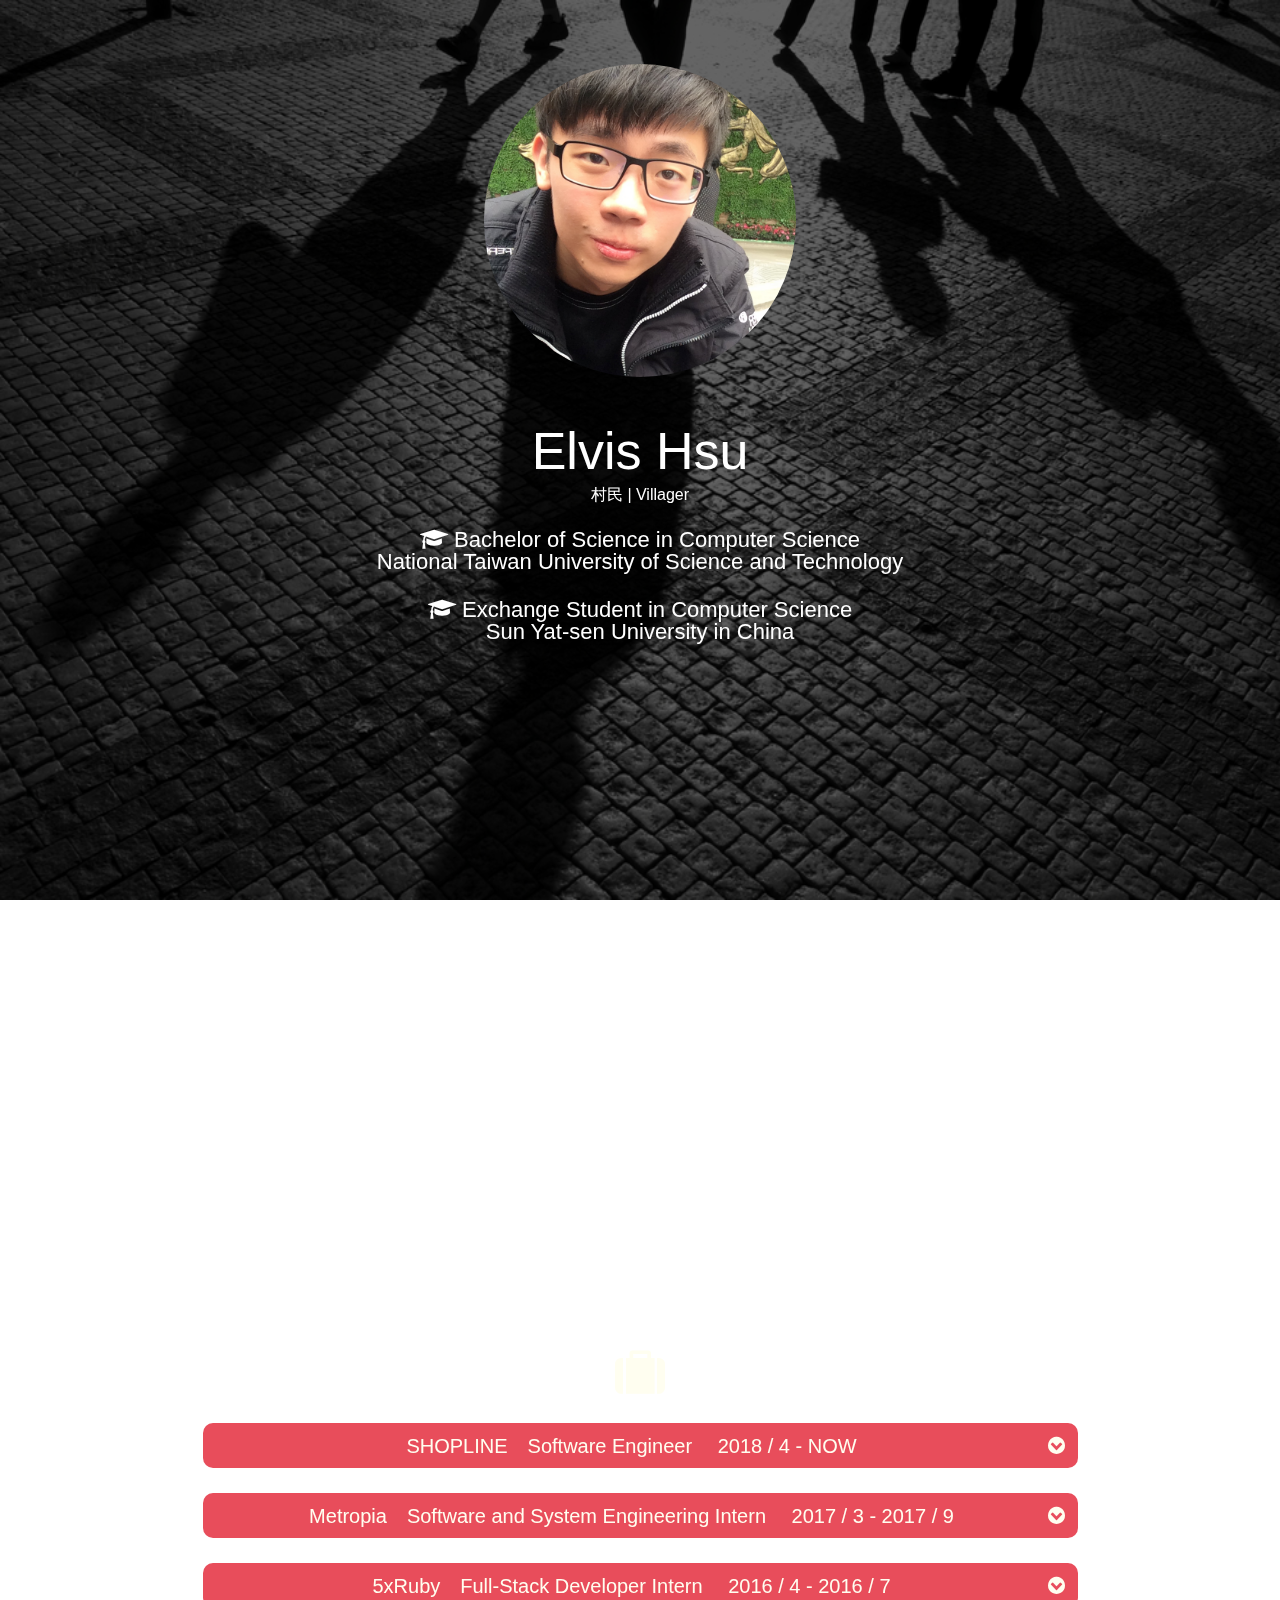
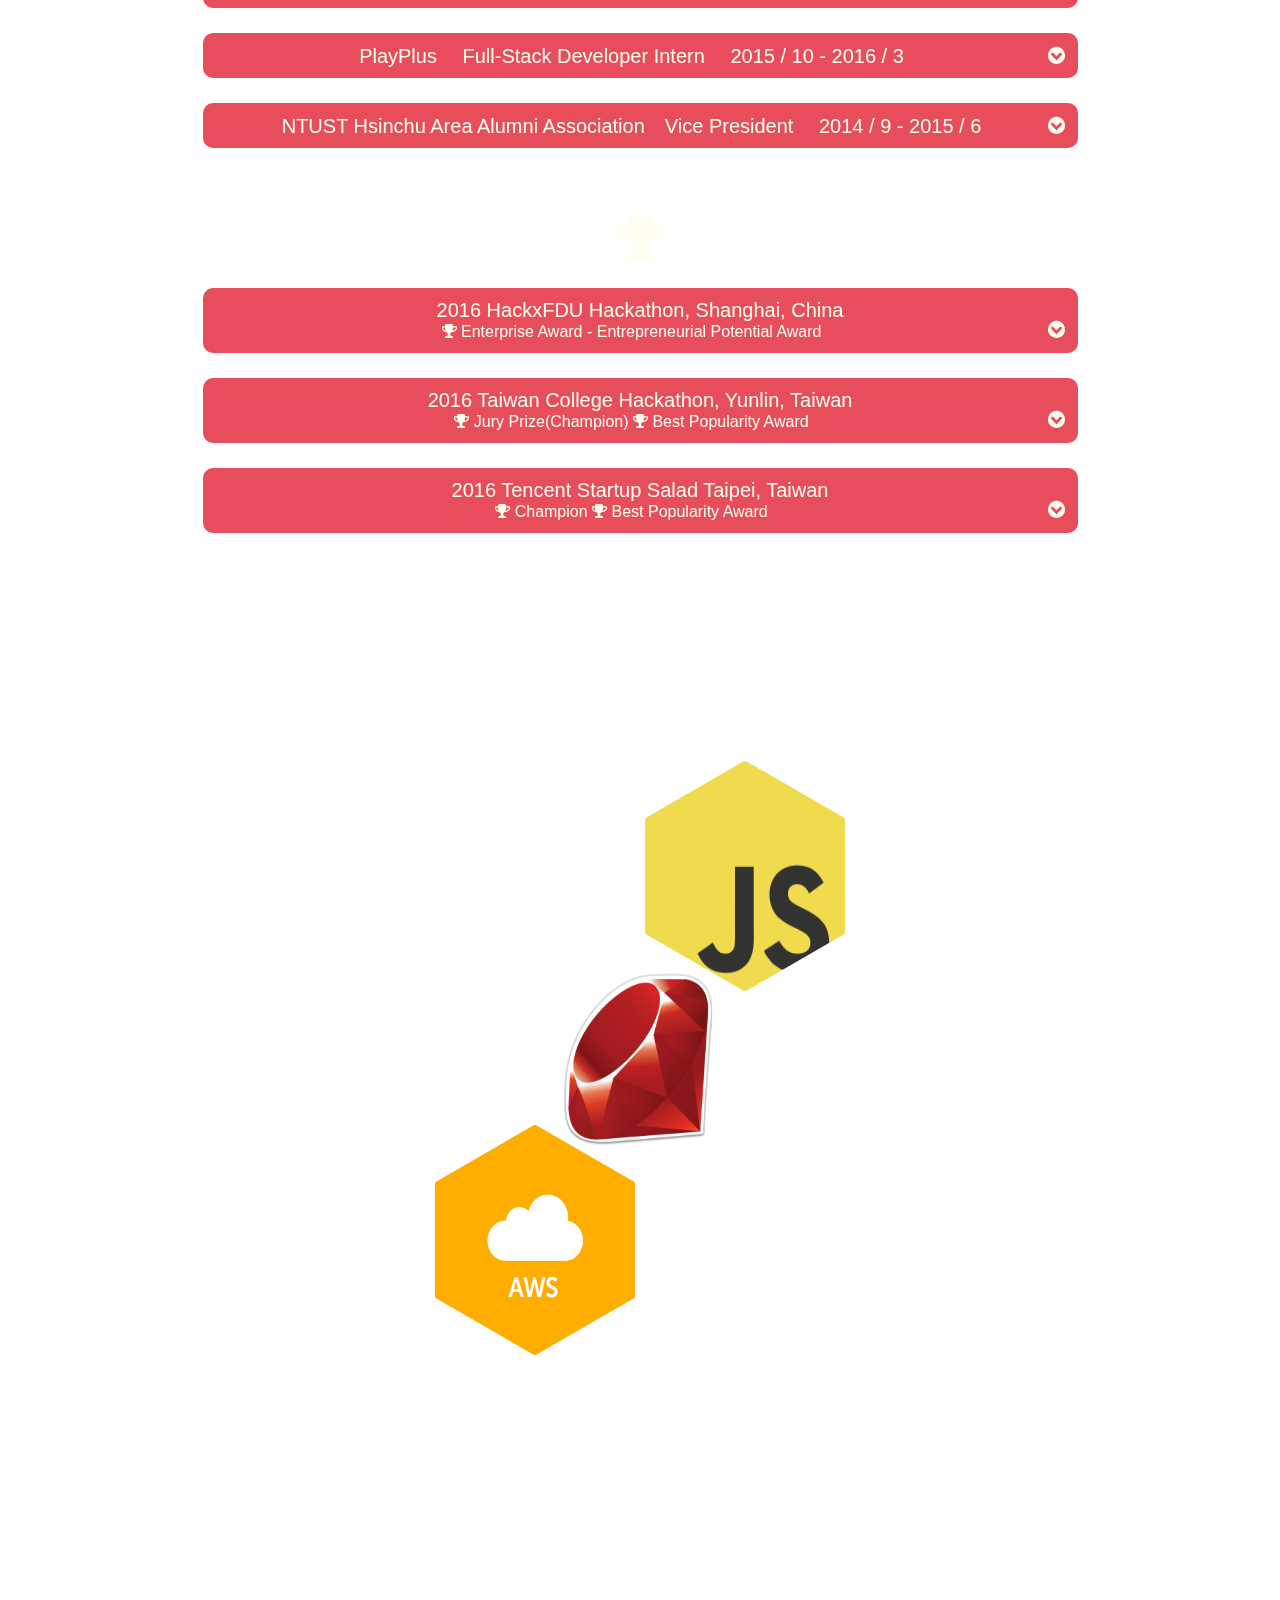
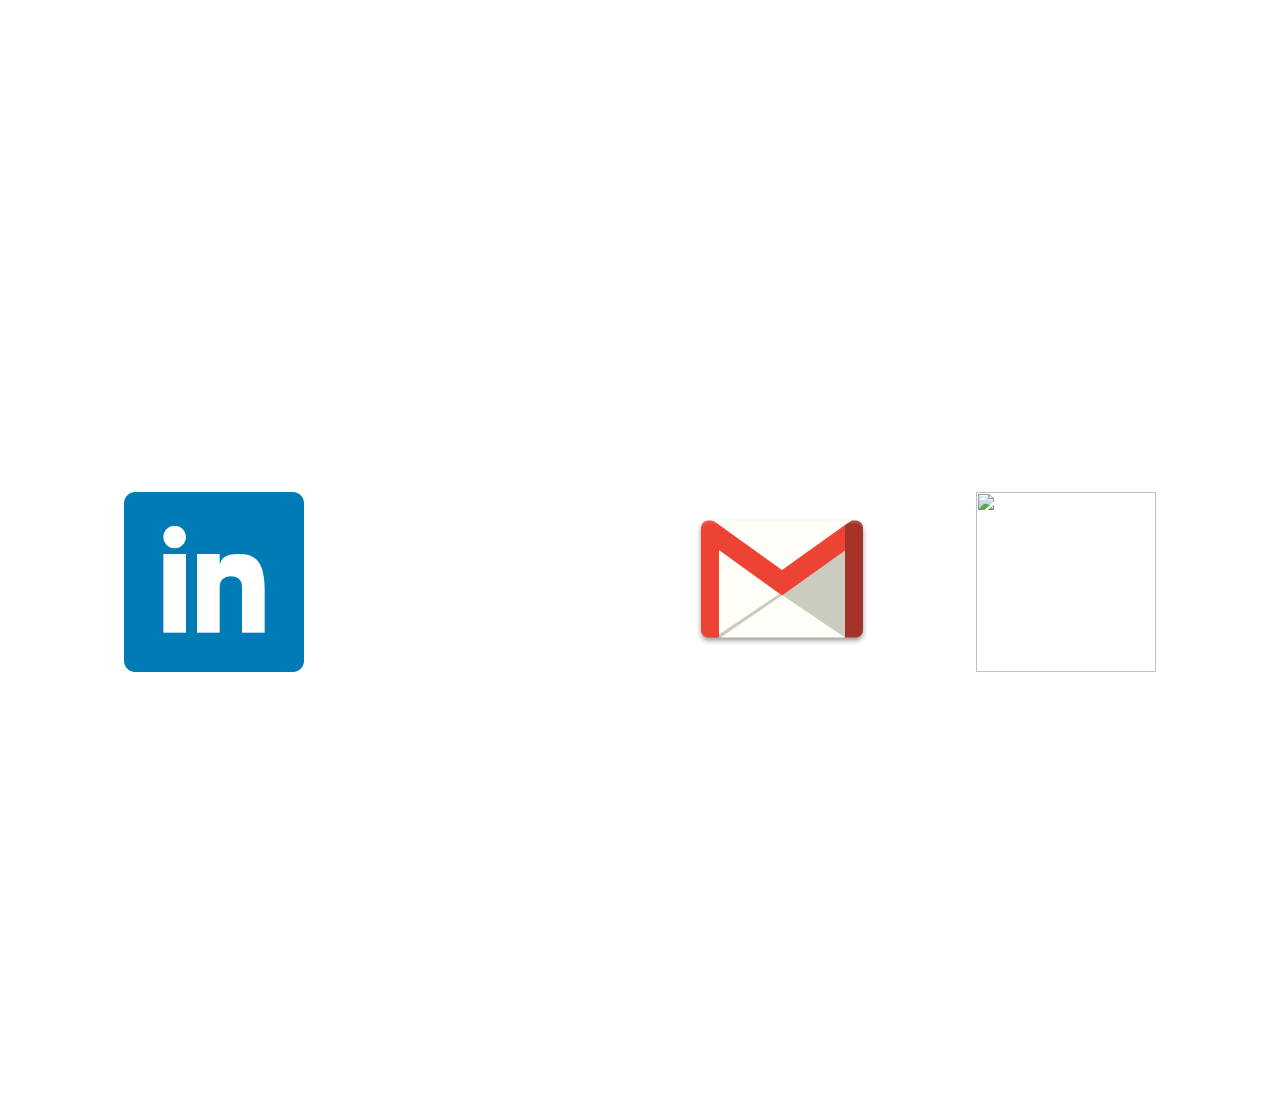
==== commit 66a24155: "feat(Experience): add work experience" ====
--- a/en.html
+++ b/en.html
@@ -31,12 +31,33 @@
   <div class="experiences" id="experiences">
     <div class="infos col-md-12 col-xs-12">
       <p class="exp_icon"><i class="fa fa-suitcase" aria-hidden="true"></i></p>
-      <div class="exp_drop" data-drop-no="drop_11">
+      <div class="exp_drop" data-drop-no="drop_e5">
+        <p class="exp_info en_title_word" >SHOPLINE&emsp;Software Engineer&emsp;<br class="br_line"> 2018 / 4 - NOW
+        <i class="fa fa-chevron-circle-down drop_icon" style="float:right;"></i>
+        </p>
+      </div>
+      <p class="drop_info en_drop_info" id="drop_e5" style="line-height: 1.4em">
+      SHOPLINE is a company supporting not only One-Stop e-Commerce solution, but also supporting the online to offline solution. As a Global Smart Commerce Enabler, SHOPLINE providing a True Omni-Channel Platform and Cross-Border Services for Brands. And there are over 150,000 brands in Asia using SHOPLINE.
+      <br>
+      <br>
+      As a Software Engineer in SHOPLINE, I am in charge of
+      <br>
+      - Full stack web development, and run scrum in our product development process
+      <br>
+      - Integrate the POS system of our acquired corporation into our e-commerce system
+      <br>
+      - With over 50% unit test coverage in back-end development of each project
+      <br>
+      - Pick up front-end Framework quickly to support different projects
+      <br>
+      - Assist in QA/QC of our product and make more than 80% test coverage of new features
+      </p>
+      <div class="exp_drop" data-drop-no="drop_e4">
         <p class="exp_info en_title_word" >Metropia&emsp;Software and System Engineering Intern&emsp;<br class="br_line"> 2017 / 3 - 2017 / 9   
         <i class="fa fa-chevron-circle-down drop_icon" style="float:right;"></i>
         </p>
       </div>
-      <p class="drop_info en_drop_info" id="drop_11" style="line-height: 1.4em">
+      <p class="drop_info en_drop_info" id="drop_e4" style="line-height: 1.4em">
       Metropia is a Startup company want to promote a new way of solving the urban traffic congestion problem, and have more than 900 daily active user in America.
       <br>
       I remotely cooperate with teams in America, we use agile development process on our product developing, therefore, I got valuable experience in running scrum.
@@ -49,12 +70,12 @@
       - Build and maintain back-end system, and provide better solutions for back-end refactor
       </p>
 
-      <div class="exp_drop" data-drop-no="drop_1">
+      <div class="exp_drop" data-drop-no="drop_e3">
         <p class="exp_info en_title_word">5xRuby&emsp;Full-Stack Developer Intern&emsp;<br class="br_line"> 2016 / 4 - 2016 / 7   
         <i class="fa fa-chevron-circle-down drop_icon" style="float:right;"></i>
         </p>
       </div>
-      <p class="drop_info en_drop_info" id="drop_1" style="line-height: 1.4em">
+      <p class="drop_info en_drop_info" id="drop_e3" style="line-height: 1.4em">
       5xRuby is a company full of Ruby lover, and organized a lot of Ruby programmer community in Taiwan. 5xRuby support case outsourcing, courses teaching, technical consulting and Ruby community holding.
       <br>
       <br>
@@ -66,12 +87,12 @@
       <br>
       - Provide better solution for customer's team and optimize the user experience
       </p>
-      <div class="exp_drop" data-drop-no="drop_2">
+      <div class="exp_drop" data-drop-no="drop_e2">
         <p class="exp_info en_title_word">PlayPlus&emsp;      Full-Stack Developer Intern&emsp;<br class="br_line"> 2015 / 10 - 2016 / 3
         <i class="fa fa-chevron-circle-down drop_icon" style="float:right;"></i>
         </p>
       </div>
-      <p class="drop_info en_drop_info" id="drop_2" style="line-height: 1.4em">PlayPlus is a company providing case outsourcing service, supporting for Web/APP design.
+      <p class="drop_info en_drop_info" id="drop_e2" style="line-height: 1.4em">PlayPlus is a company providing case outsourcing service, supporting for Web/APP design.
       <br>
       <br>
       As a web Developer Internship in PlayPlus, I am in charge of
@@ -80,12 +101,12 @@
       <br>
       - Build websites and systems for a number of companies, including front-end, back-end, third-party payment and server deployment.
       </p>
-      <div class="exp_drop" data-drop-no="drop_3"> 
+      <div class="exp_drop" data-drop-no="drop_e1">
         <p class="exp_info en_title_word">NTUST Hsinchu Area Alumni Association&emsp;Vice President&emsp;<br class="br_line"> 2014 / 9 - 2015 / 6
         <i class="fa fa-chevron-circle-down drop_icon" style="float:right;"></i>
         </p>
       </div>
-      <p class="drop_info en_drop_info" id="drop_3" style="line-height: 1.4em;">
+      <p class="drop_info en_drop_info" id="drop_e1" style="line-height: 1.4em;">
         - Manage a team of 900 members and cooperate with ten association leaders, and is awarded as Excellent Student Association
         <br>
         - Design a merchandise pre-sell website to sell our hometown products (through data analysis of purchasing habits, we offered hot product bundles on School Anniversary and earned ten thousand NTD in one day)
@@ -93,11 +114,11 @@
     </div>
     <div class="infos col-md-12 col-xs-12">
       <p class="exp_icon"><i class="fa fa-trophy"></i></p>
-      <div class="exp_drop" data-drop-no="drop_10">
+      <div class="exp_drop" data-drop-no="drop_c3">
         <p class="prize_info en_title_word">2016 HackxFDU Hackathon, Shanghai, China<br><span class="prizes en_prize_word en_prize_word"><i class="fa fa-trophy" aria-hidden="true"></i> Enterprise Award - Entrepreneurial Potential Award</span>
         <i class="fa fa-chevron-circle-down drop_icon" style="float:right;"></i></p>
       </div>
-      <p class="drop_info" id="drop_10" style="line-height: 1.3em">I participated Fudan University Hackathon in Shanghai in 2016, got the Enterprise Award and a chance to join innospring incubator.
+      <p class="drop_info" id="drop_c3" style="line-height: 1.3em">I participated Fudan University Hackathon in Shanghai in 2016, got the Enterprise Award and a chance to join innospring incubator.
       <br><br>
       We brainstorm and develop prototype in 36 hours , the product is base on LBS and combining "bury and dig stories" with social interaction.  Except the innovation model, the application of online-to-offline commerce was the main reason why we won the award.
       <br><br>
@@ -109,24 +130,24 @@
       <br><br>
       With this experience, I testify that my thinking direction about the market positioning of our product is pretty correct. I will continue thinking funny idea and build interesting application such like this product.
       </p>
-      <div class="exp_drop" data-drop-no="drop_4">
+      <div class="exp_drop" data-drop-no="drop_c2">
         <p class="prize_info en_title_word">2016 Taiwan College Hackathon, Yunlin, Taiwan<br><span class="prizes en_prize_word"><i class="fa fa-trophy" aria-hidden="true"></i> Jury Prize(Champion) <i class="fa fa-trophy" aria-hidden="true"></i> Best
 Popularity Award</span>
         <i class="fa fa-chevron-circle-down drop_icon" style="float:right;"></i></p>
       </div>
-      <p class="drop_info" id="drop_4" style="line-height: 1.3em">
+      <p class="drop_info" id="drop_c2" style="line-height: 1.3em">
       The product combine the masses interaction with local agricultural culture elements and design an lighting rice(projection mapping) which allowed people to bend over and make a wish to the dark rice and then the rice will be lightened up and show their wishes.
       <br><br>
       I am responsible for the idea brainstorming, Webpage front-end design and back-end development.
       <br><br>
       The product was built completed, and as the Hackathon topic "Taiwan Lantern Festival in Yunlin", Yunlin County government gave us champion and contestants gave us Best popular award. But the product finally was not demonstrated on the Lantern Festival.
       </p>
-      <div class="exp_drop" data-drop-no="drop_5">
+      <div class="exp_drop" data-drop-no="drop_c1">
         <p class="prize_info en_title_word">2016 Tencent Startup Salad Taipei, Taiwan<br><span class="prizes en_prize_word"><i class="fa fa-trophy" aria-hidden="true"></i> Champion  <i class="fa fa-trophy" aria-hidden="true"></i> Best Popularity Award</span>
         <i class="fa fa-chevron-circle-down drop_icon" style="float:right;"></i>
         </p>
       </div>
-      <p class="drop_info" id="drop_5" style="line-height: 1.3em">
+      <p class="drop_info" id="drop_c1" style="line-height: 1.3em">
       We guys love jogging very much, therefore, we invent and design an interesting model to increase the fun of jogging and gaining the favor of judges and contestants. 
       <br><br>
       We brainstorm many interesting ideas and challenge ourself to check if the product has marketing demand or not, whether the idea could really be implemented. Finally, we develop a sports social app called SuperRunner in 52 hours.
@@ -221,7 +242,7 @@
               <div class="boxT" style="background-image: url('https://angular.io/assets/images/logos/angular/angular.svg');  background-repeat: no-repeat;
                 background-size: 100% 100%;">
                 <div class="overlay">
-                  <a href="#skills"">Angular (1.6)</a>
+                  <a href="#skills"">Angular@1.4</a>
                 </div>                    
               </div>                
             </div>            
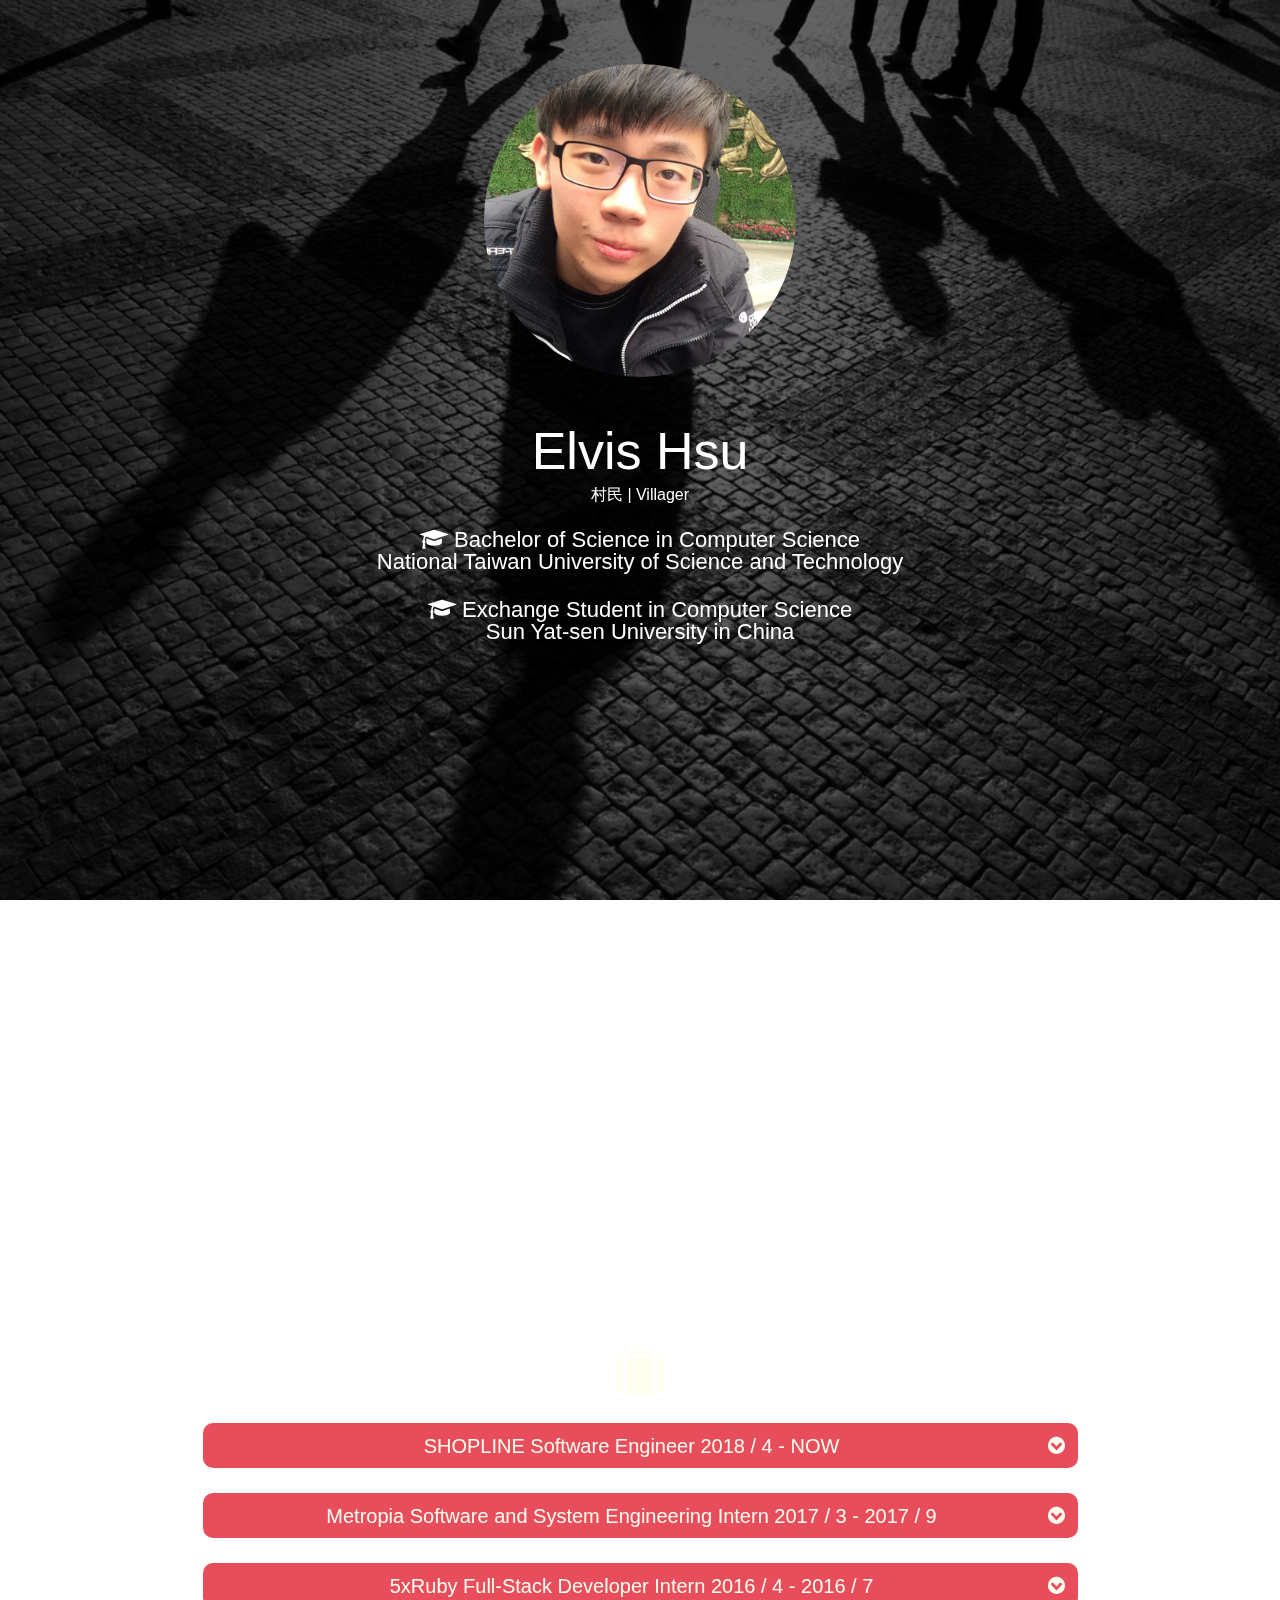
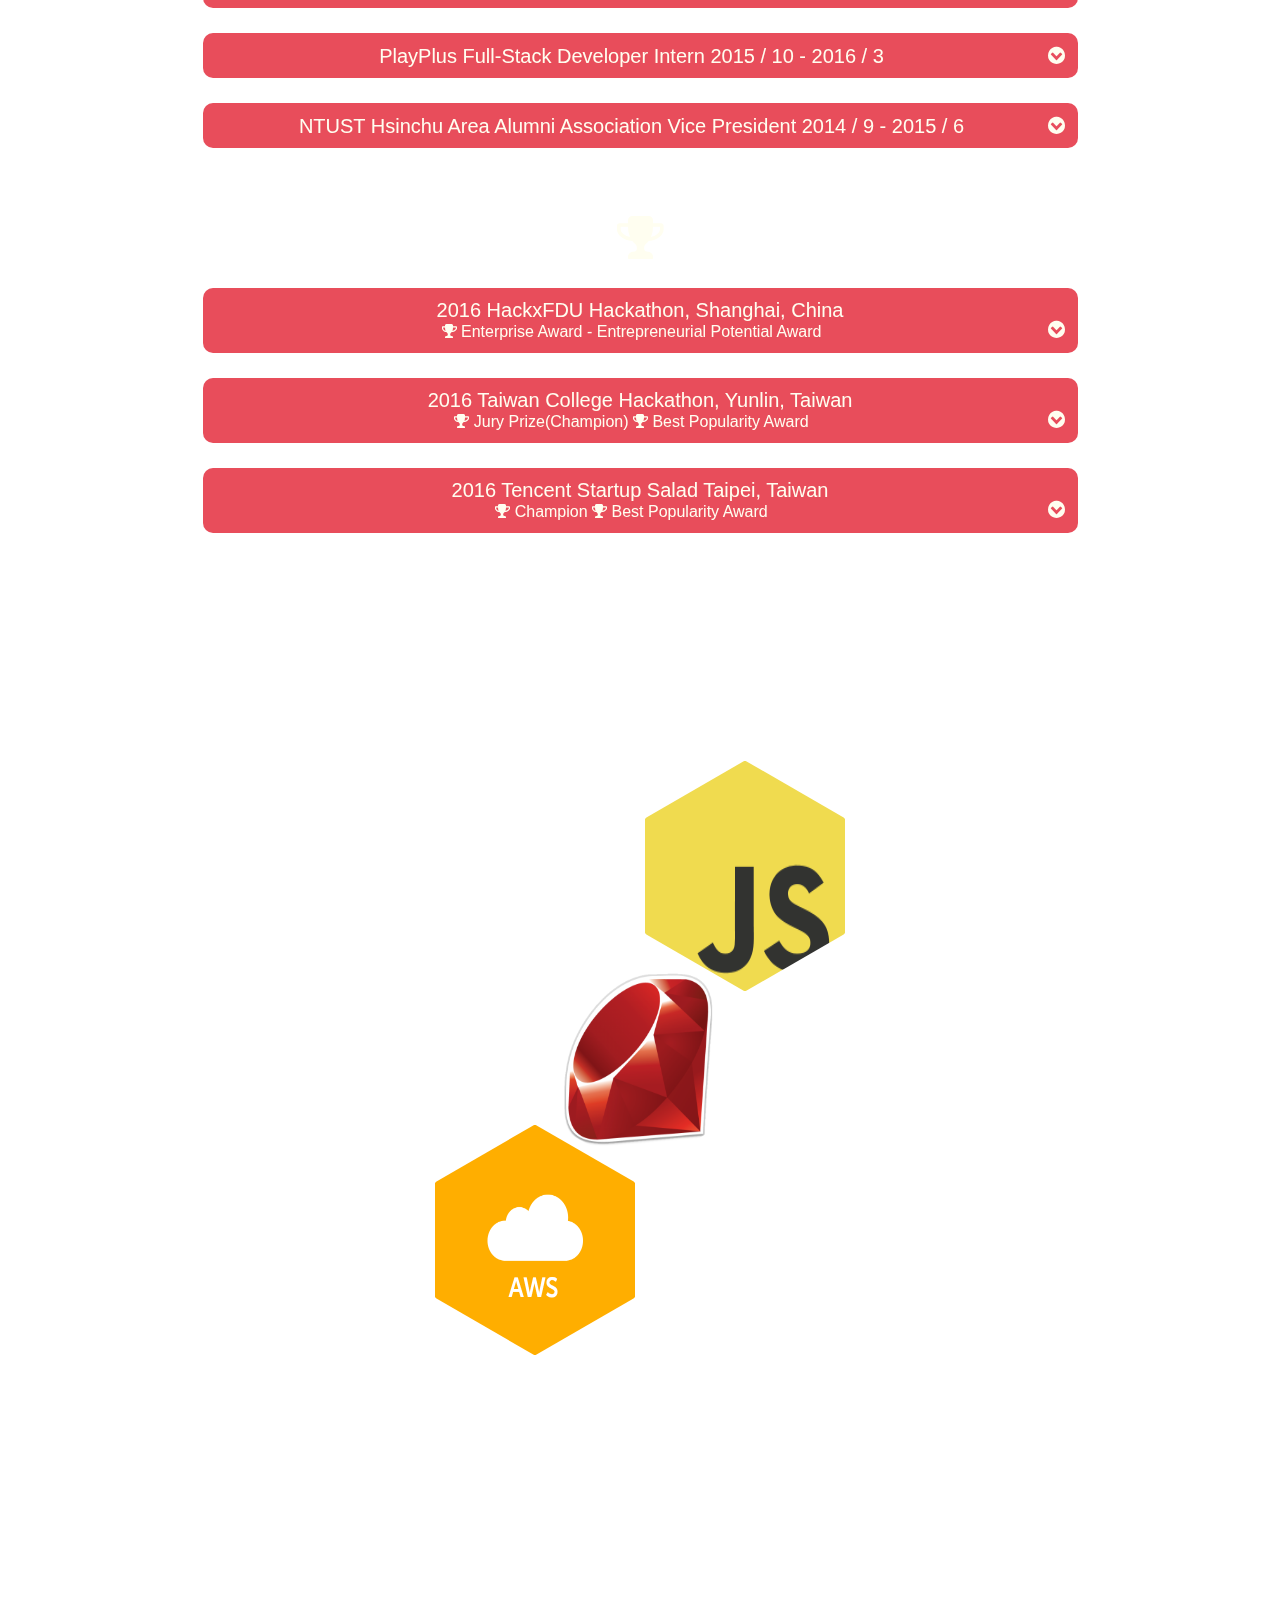
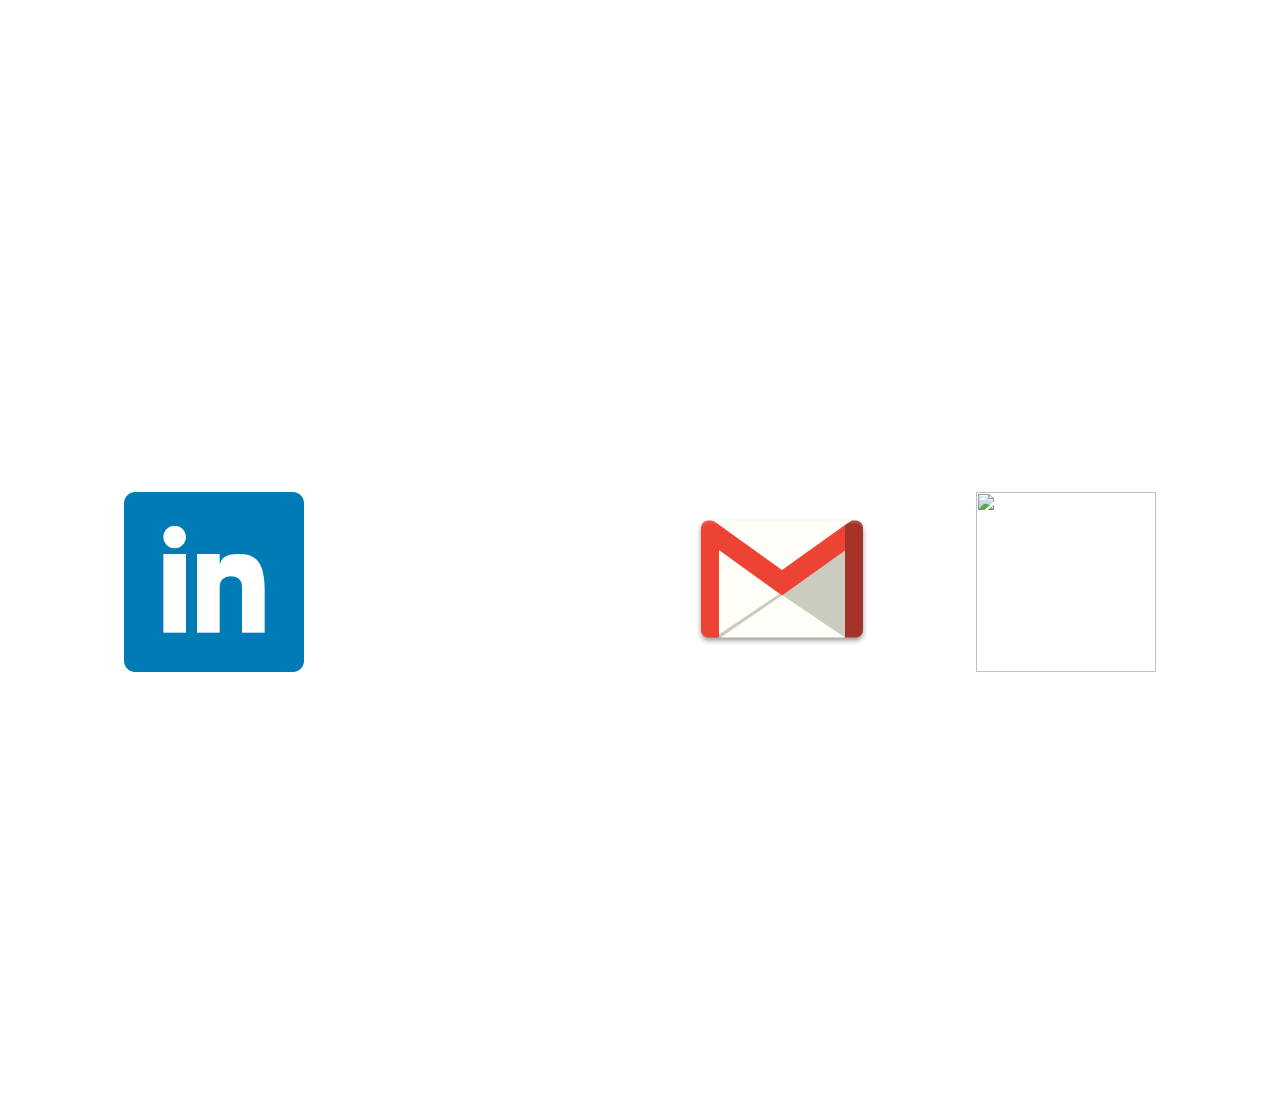
==== commit 717561d9: "feat(Style): handle RWD" ====
--- a/en.html
+++ b/en.html
@@ -32,28 +32,28 @@
     <div class="infos col-md-12 col-xs-12">
       <p class="exp_icon"><i class="fa fa-suitcase" aria-hidden="true"></i></p>
       <div class="exp_drop" data-drop-no="drop_e5">
-        <p class="exp_info en_title_word" >SHOPLINE&emsp;Software Engineer&emsp;<br class="br_line"> 2018 / 4 - NOW
+        <p class="exp_info en_title_word" >SHOPLINE Software Engineer <br class="br_line"> 2018 / 4 - NOW
         <i class="fa fa-chevron-circle-down drop_icon" style="float:right;"></i>
         </p>
       </div>
       <p class="drop_info en_drop_info" id="drop_e5" style="line-height: 1.4em">
-      SHOPLINE is a company supporting not only One-Stop e-Commerce solution, but also supporting the online to offline solution. As a Global Smart Commerce Enabler, SHOPLINE providing a True Omni-Channel Platform and Cross-Border Services for Brands. And there are over 150,000 brands in Asia using SHOPLINE.
+      SHOPLINE is a company supporting not only One-Stop e-Commerce solution, but also supporting the online to offline solution. As a Global Smart Commerce Enabler, SHOPLINE providing a True Omni-Channel Platform and Cross-Border Services for Brands. And there are over <span class="highlight-word">150,000</span> brands in Asia using SHOPLINE.
       <br>
       <br>
       As a Software Engineer in SHOPLINE, I am in charge of
       <br>
       - Full stack web development, and run scrum in our product development process
       <br>
-      - Integrate the POS system of our acquired corporation into our e-commerce system
-      <br>
-      - With over 50% unit test coverage in back-end development of each project
-      <br>
-      - Pick up front-end Framework quickly to support different projects
-      <br>
-      - Assist in QA/QC of our product and make more than 80% test coverage of new features
+      - Integrate the <span class="highlight-word">POS</span> system of our acquired corporation into our e-commerce system
+      <br>
+      - Responsible for developing and maintaining <span class="highlight-word">CRM</span> features like <span class="highlight-word">Promotion</span> / UserCredit / MemberPrice / <span class="highlight-word">SSO</span> / OpenAPI
+      <br>
+      - With over <span class="highlight-word">60%</span> unit test coverage in back-end development of each project
+      <br>
+      - Pick up front-end Framework quickly to support different projects (Angular@1.4 / Redux / MobX)
       </p>
       <div class="exp_drop" data-drop-no="drop_e4">
-        <p class="exp_info en_title_word" >Metropia&emsp;Software and System Engineering Intern&emsp;<br class="br_line"> 2017 / 3 - 2017 / 9   
+        <p class="exp_info en_title_word" >Metropia Software and System Engineering Intern <br class="br_line"> 2017 / 3 - 2017 / 9   
         <i class="fa fa-chevron-circle-down drop_icon" style="float:right;"></i>
         </p>
       </div>
@@ -65,13 +65,13 @@
       <br>
       As a Software and System Engineering Intern in Metropia, I am in charge of
       <br>
-      - Assist in QA/QC of our product and make more than 80% test coverage of new features
+      - Assist in QA/QC of our product and make more than <span class="highlight-word">80%</span> test coverage of new features
       <br>
       - Build and maintain back-end system, and provide better solutions for back-end refactor
       </p>
 
       <div class="exp_drop" data-drop-no="drop_e3">
-        <p class="exp_info en_title_word">5xRuby&emsp;Full-Stack Developer Intern&emsp;<br class="br_line"> 2016 / 4 - 2016 / 7   
+        <p class="exp_info en_title_word">5xRuby Full-Stack Developer Intern <br class="br_line"> 2016 / 4 - 2016 / 7   
         <i class="fa fa-chevron-circle-down drop_icon" style="float:right;"></i>
         </p>
       </div>
@@ -88,7 +88,7 @@
       - Provide better solution for customer's team and optimize the user experience
       </p>
       <div class="exp_drop" data-drop-no="drop_e2">
-        <p class="exp_info en_title_word">PlayPlus&emsp;      Full-Stack Developer Intern&emsp;<br class="br_line"> 2015 / 10 - 2016 / 3
+        <p class="exp_info en_title_word">PlayPlus       Full-Stack Developer Intern <br class="br_line"> 2015 / 10 - 2016 / 3
         <i class="fa fa-chevron-circle-down drop_icon" style="float:right;"></i>
         </p>
       </div>
@@ -102,7 +102,7 @@
       - Build websites and systems for a number of companies, including front-end, back-end, third-party payment and server deployment.
       </p>
       <div class="exp_drop" data-drop-no="drop_e1">
-        <p class="exp_info en_title_word">NTUST Hsinchu Area Alumni Association&emsp;Vice President&emsp;<br class="br_line"> 2014 / 9 - 2015 / 6
+        <p class="exp_info en_title_word">NTUST Hsinchu Area Alumni Association Vice President <br class="br_line"> 2014 / 9 - 2015 / 6
         <i class="fa fa-chevron-circle-down drop_icon" style="float:right;"></i>
         </p>
       </div>
@@ -160,7 +160,7 @@
     </div>
   </div>
   <div class="skill_tree" id="skills">
-    <div class="infos col-md-12 col-xs-12">
+    <div class="infos col-md-12 col-xs-12 mobile-skill-tree">
       <p class="skill_icon"><i class="fa fa-tree" aria-hidden="true"></i> Skill Tree</p>
       <div class="box">        
         <div class="lineF">            
--- a/stylesheets/main.css
+++ b/stylesheets/main.css
@@ -142,14 +142,6 @@
 	color:white;
 	font-size: 36px;
 }
-.collections {
-	height: 100vh;
-}
-.collect_icon {
-	text-align: center;
-	font-size: 36px;
-	color: #fff;
-}
 .social {
 	margin-top: 20%;
 	height: 100vh;
@@ -180,5 +172,8 @@
 .en_prize_word {
 	font-size: 16px;
 	word-wrap: break-word;
+}
 
-}+.highlight-word {
+	font-weight: bold;
+}
--- a/stylesheets/phone_main.css
+++ b/stylesheets/phone_main.css
@@ -10,7 +10,7 @@
 
 	.name{
 		margin-top: 3%;
-		font-size: 36px;
+		font-size: 30px;
 		text-align: center;
 		color: #fff;
 	}
@@ -21,7 +21,7 @@
 	}
 	.education{
 		margin-top: 2%;
-		font-size: 16px;
+		font-size: 14px;
 		text-align: center;
 		color: #fff;
 	}
@@ -34,12 +34,13 @@
 	.exp_info{
 		width: 90%;
 		word-wrap: break-word;
-		padding: 2%;
+		padding: 4%;
 		border-radius: 0.5em;
 		margin: auto;
-		margin-top: 2%;
+		margin-top: 5%;
 		text-align: center;
-		font-size: 18px;
+		line-height: 1.3em;
+		font-size: 16px;
 		background-color: rgb(232, 77, 91);
 		color: rgb(255, 254, 240);
 	}
@@ -47,42 +48,66 @@
 		display: block;
 	}
 	.drop_icon{
-		font-size: 6px;
+		display: none;
 	}
 	.drop_info{
 		display: none;
 		border-radius: 0 0 0.3em 0.3em;
-		width: 80%;
-		padding: 3%;
+		width: 85%;
+		padding: 5.5%;
 		margin: auto;
+		font-size: 12px;
 		word-wrap: break-word;
 		background-color: #FFFCEC;
 	}
 	.prize_info{
 		width: 90%;
 		word-wrap: break-word;
-		padding: 2%;
+		padding: 4%;
 		border-radius: 0.5em;
 		margin: auto;
 		margin-top: 2%;
 		text-align: center;
-		font-size: 18px;
+		line-height: 1.3em;
+		font-size: 14px;
 		background-color: rgb(232, 77, 91);
 		color: rgb(255, 254, 240);
 	}
 	.prizes{
 		font-size: 14px;
 	}
+	.en_prize_word {
+		font-size: 12px;
+		word-wrap: break-word;
+		line-height: 1.2em;
+	}
+	.skill_tree {
+		height: 75vh;
+		margin-top: 30%;
+		margin-bottom: 0%;
+	}
+	.skill_icon {
+		text-align: center;
+		color:white;
+		font-size: 24px;
+	}
 	.social_icon{
-		margin-top: 20%;
+		display: block;
 		text-align: center;
 	}
 	.git_icon{
 		margin-top: 5%;
 	}
+	.social {
+		margin-top: -30%;
+		height: 100vh;
+	}
 	.social_icon_size{
-		width:60%;
-		height:60%;
+		width: 40%;
+    height: 40%;
+    display: block;
+    margin: auto;
+    margin-top: 5%;
 	}
 	.social_icon a{
 		margin: 4%;
